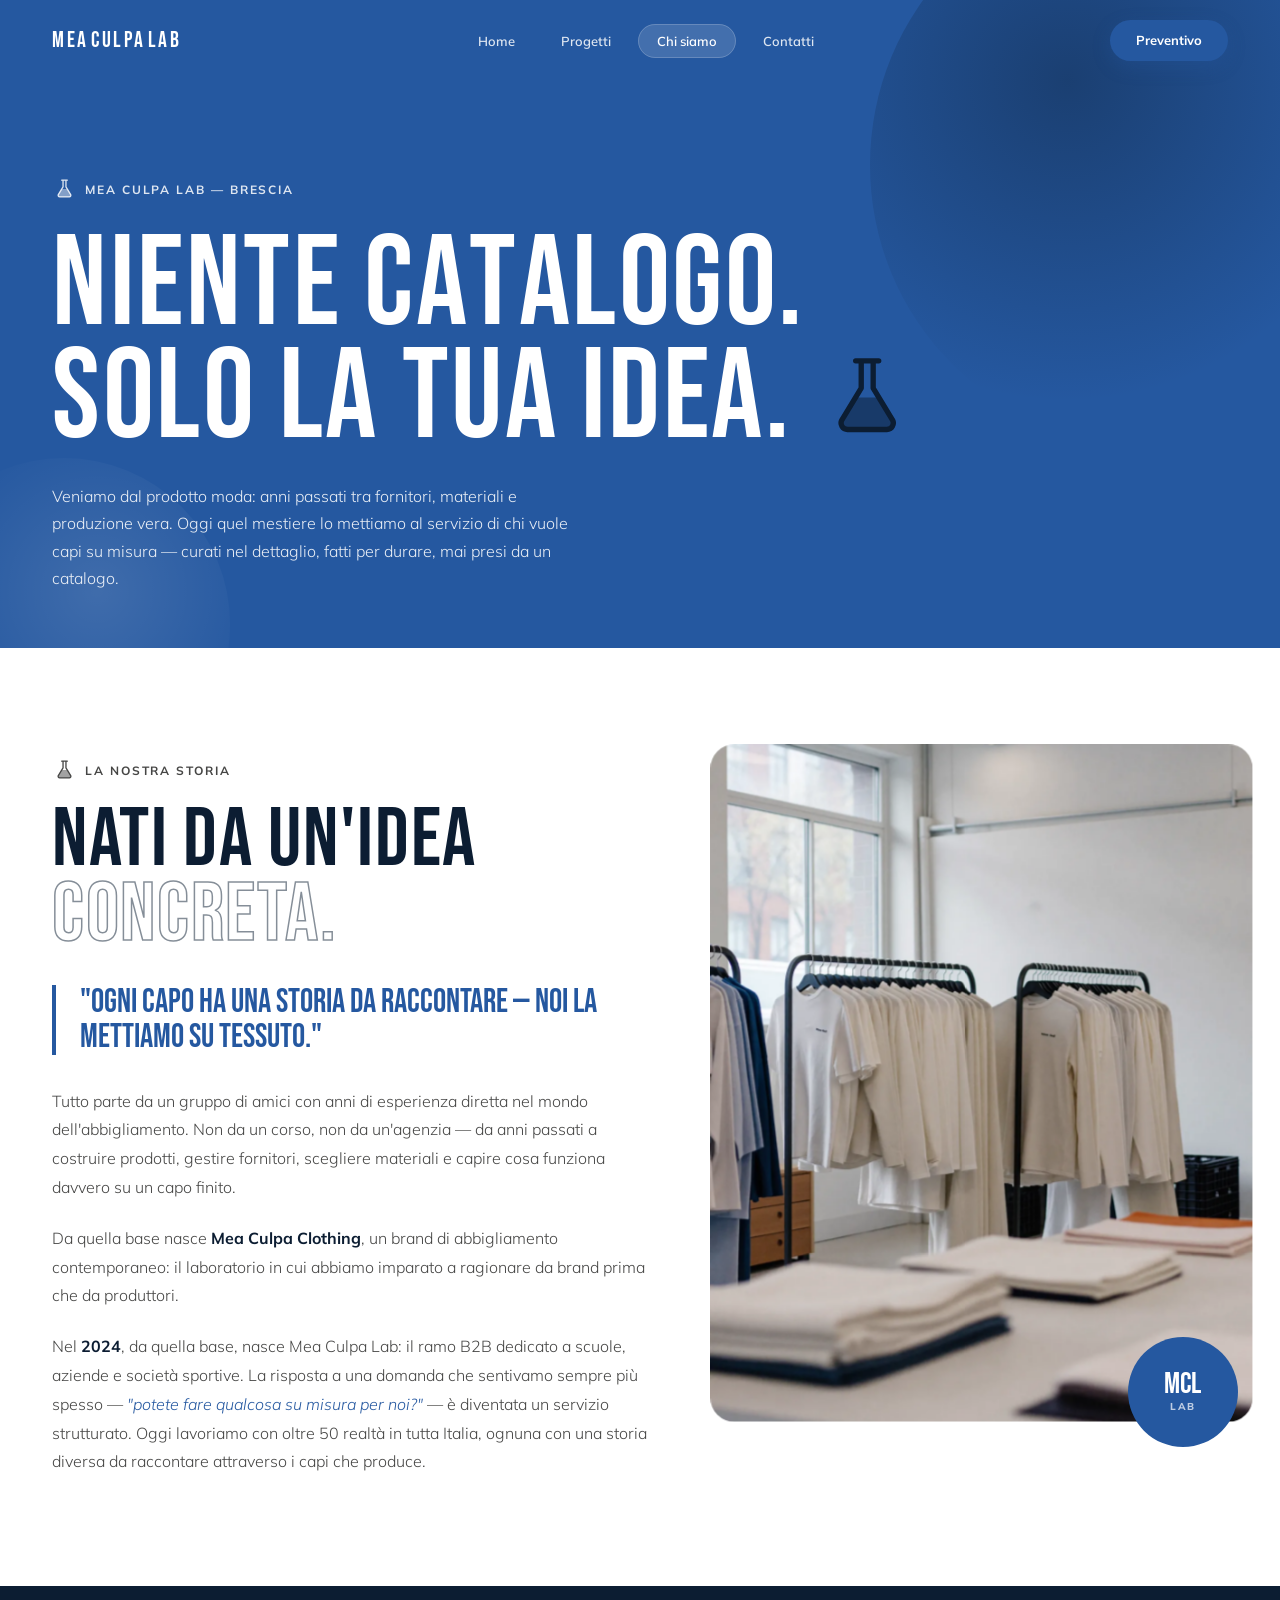
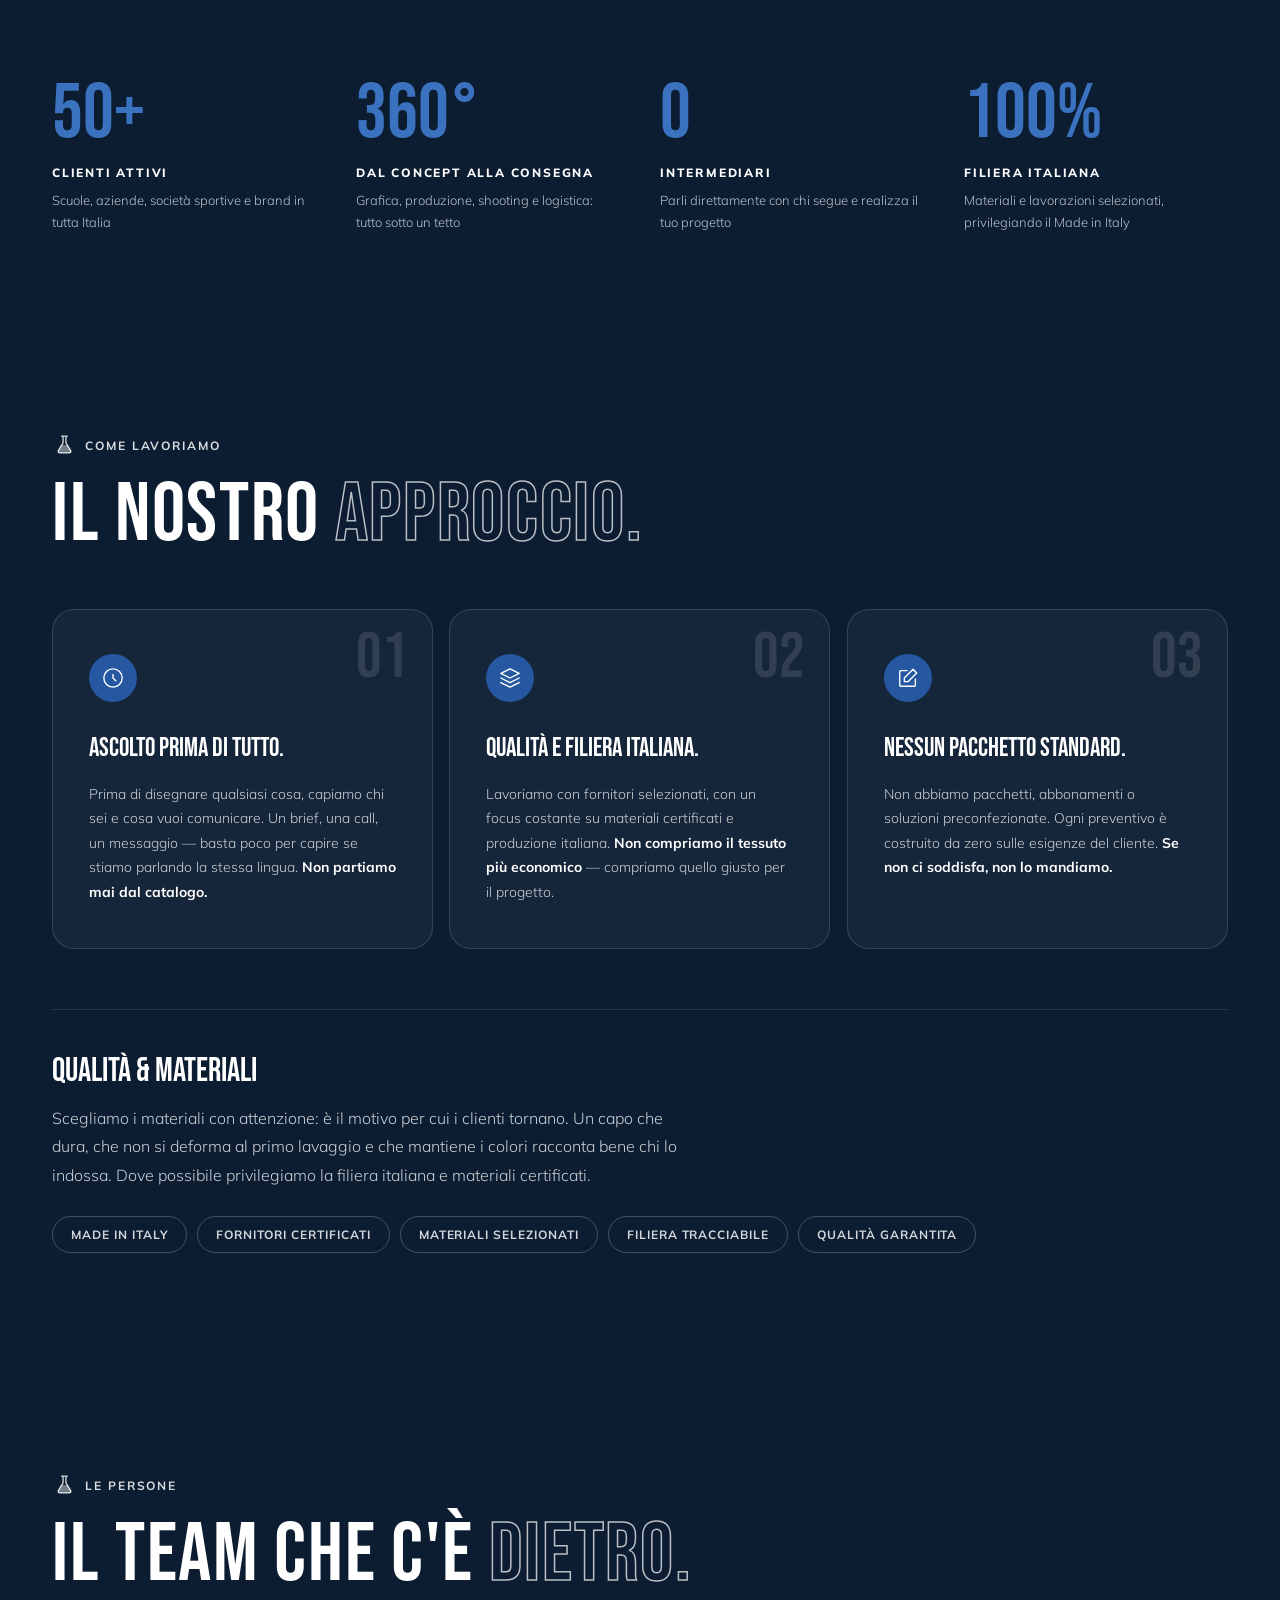
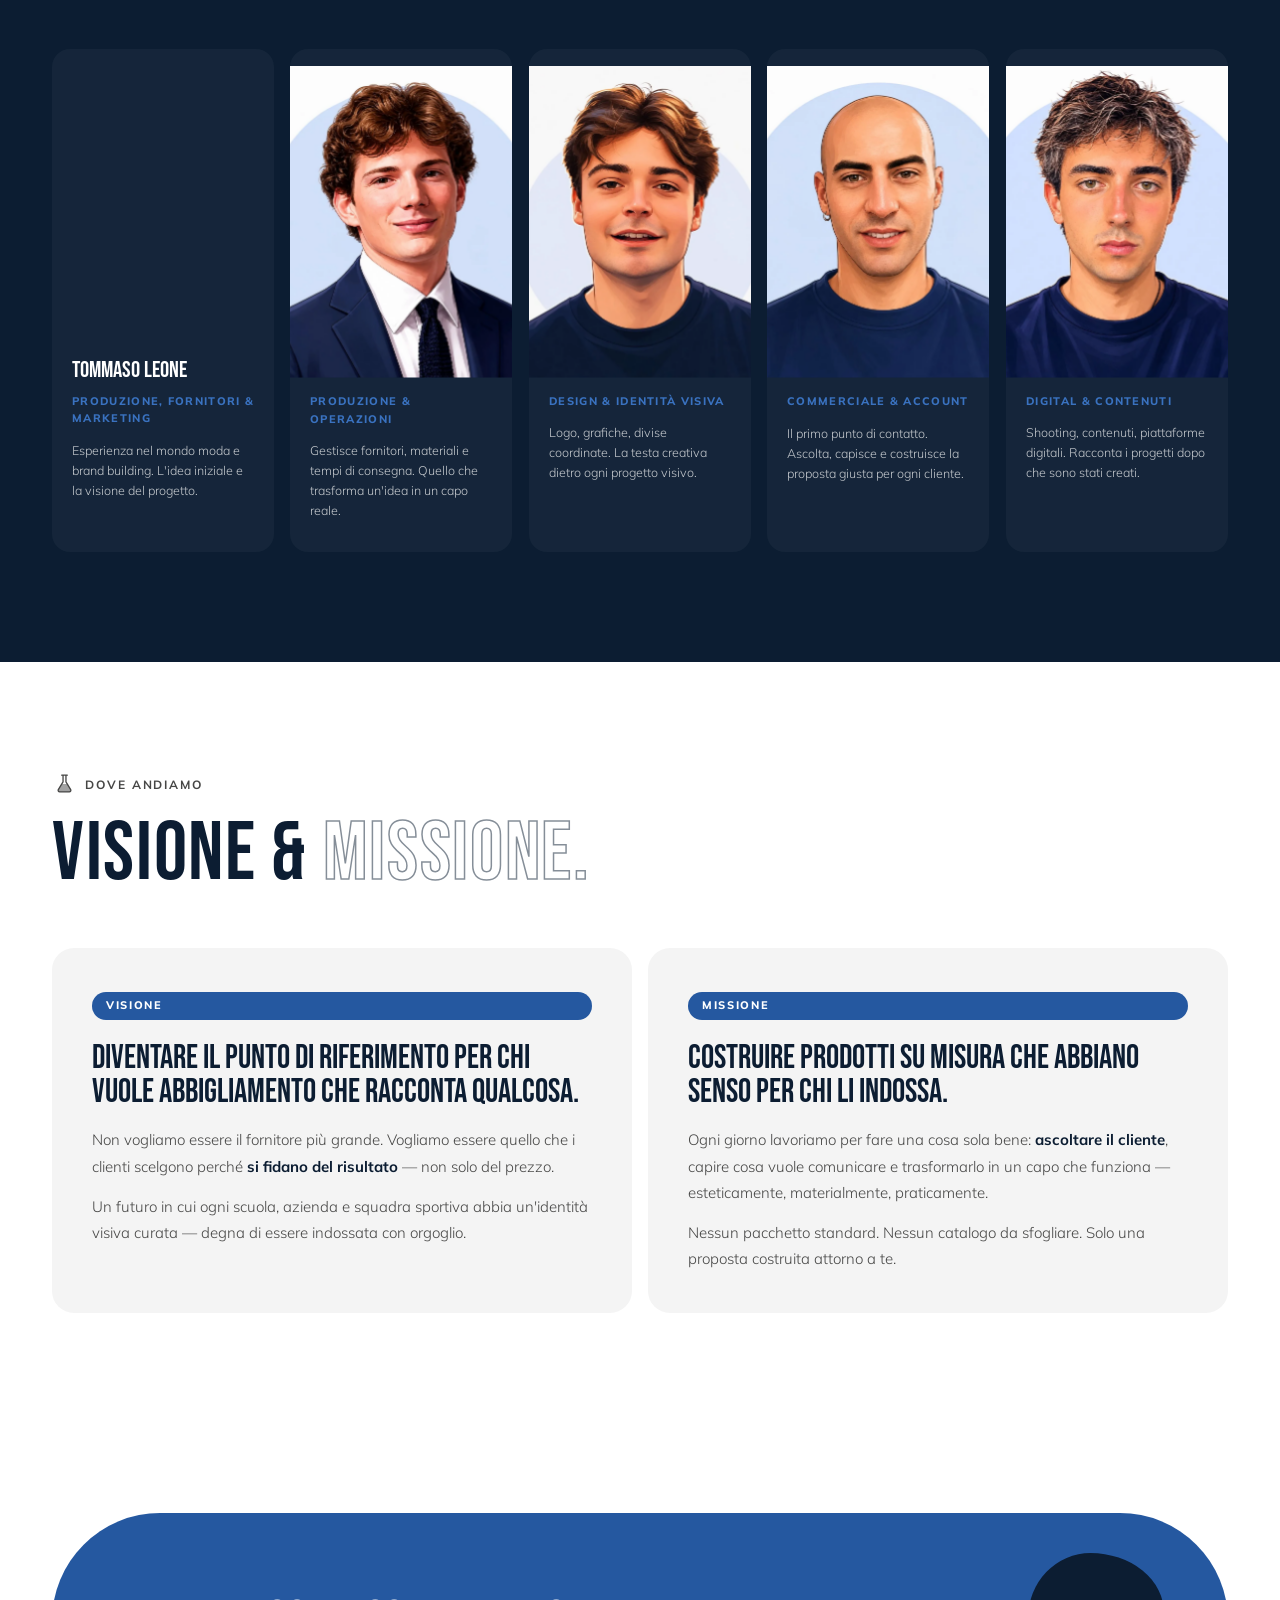
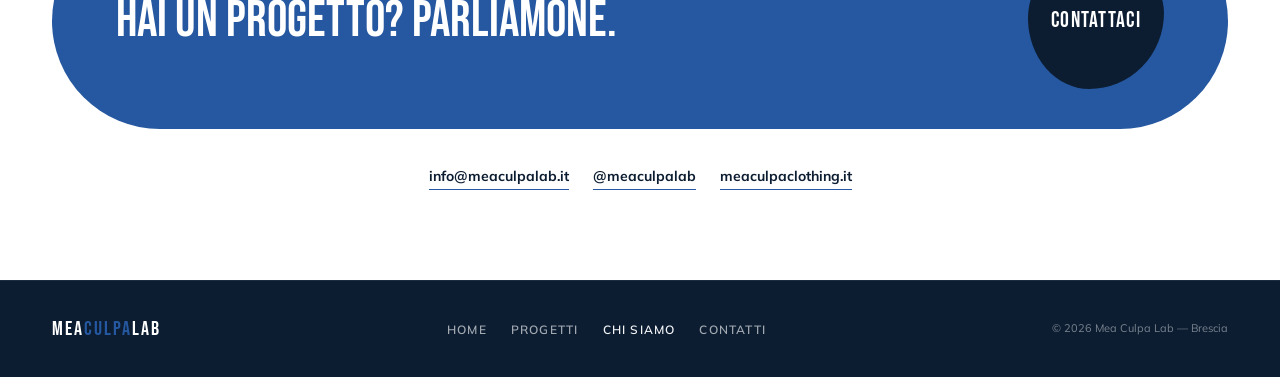
==== about.html @ f00e90d0 "Redesign da commenti cliente: ampolla, loader, nav, cursore rimosso; home (numeri, fascia loghi, gri" ====
<!DOCTYPE html>
<html lang="it">
<head>
<meta charset="UTF-8">
<meta name="viewport" content="width=device-width,initial-scale=1.0">
<title>Chi Siamo — Mea Culpa Lab</title>
<meta name="description" content="Un team con anni di esperienza diretta nel prodotto moda. Nessun catalogo, nessun pacchetto standard — ogni progetto nasce da zero.">
<link rel="preconnect" href="https://fonts.googleapis.com">
<link href="https://fonts.googleapis.com/css2?family=Bebas+Neue&family=Mulish:ital,wght@0,300;0,400;0,500;0,600;0,700;0,800;1,300&display=swap" rel="stylesheet">
<link rel="stylesheet" href="style.css">
<style>
/* ── STORIA ─────────────────────────────────────── */
#storia { background: #fff; padding: 110px var(--pad-x); }
.storia-grid { display: grid; grid-template-columns: 1.1fr .9fr; gap: 80px; align-items: center; max-width: 1280px; margin: 0 auto; }
.pull-quote {
  font-family: var(--ff-d); font-size: clamp(24px, 2.6vw, 38px);
  line-height: 1.05; text-transform: uppercase; color: var(--blue);
  border-left: 4px solid var(--blue);
  padding-left: 24px; margin: 32px 0;
}
.storia-grid p { font-size: 16px; font-weight: 300; color: var(--grey); line-height: 1.8; margin-top: 22px; }
.storia-grid p strong { color: var(--black); font-weight: 700; }
.storia-grid p em { color: var(--blue); font-style: italic; }
.storia-img-wrap { position: relative; }
.storia-img { width: 100%; aspect-ratio: 4/5; object-fit: cover; border-radius: 22px; }
.storia-badge {
  position: absolute; bottom: -22px; right: -10px;
  width: 110px; height: 110px;
  background: var(--blue); border-radius: 50%;
  display: flex; flex-direction: column; align-items: center; justify-content: center;
  animation: spin-slow 14s linear infinite;
}
.storia-badge .bt { font-family: var(--ff-d); font-size: 30px; color: #fff; line-height: 1; }
.storia-badge .bs { font-family: var(--ff-b); font-size: 10px; font-weight: 800; letter-spacing: .15em; color: rgba(255,255,255,.7); }

/* ── NUMERI ─────────────────────────────────────── */
#numeri { background: var(--black); color: #fff; padding: 90px var(--pad-x); }
.num-grid { display: grid; grid-template-columns: repeat(4,1fr); gap: 40px; max-width: 1280px; margin: 0 auto; }
.num-n { font-family: var(--ff-d); font-size: clamp(56px, 6vw, 96px); line-height: 1; color: var(--blue-lt); }
.num-l { font-family: var(--ff-b); font-size: 12px; font-weight: 800; letter-spacing: .15em; text-transform: uppercase; color: #fff; margin-top: 10px; }
.num-d { font-size: 13px; font-weight: 300; color: rgba(255,255,255,.72); line-height: 1.65; margin-top: 8px; }

/* ── VISIONE & MISSIONE ─────────────────────────── */
#visione-missione { background: #fff; padding: 110px var(--pad-x); }
.vm-wrap { max-width: 1280px; margin: 0 auto; }
.vm-grid { display: grid; grid-template-columns: 1fr 1fr; gap: 16px; margin-top: 56px; }
.vm-card { background: var(--grey-bg); border-radius: 22px; padding: 44px 40px; position: relative; overflow: hidden; display: flex; flex-direction: column; }
.vm-card-tag {
  display: inline-block; font-family: var(--ff-b); font-size: 11px; font-weight: 800;
  letter-spacing: .15em; text-transform: uppercase;
  background: var(--blue); color: #fff; padding: 5px 14px; border-radius: 200px;
  margin-bottom: 22px;
}
.vm-card h3 { font-family: var(--ff-d); font-size: clamp(26px, 2.6vw, 38px); line-height: 1.02; text-transform: uppercase; color: var(--black); margin-bottom: 18px; }
.vm-card p { font-size: 15px; font-weight: 300; color: var(--grey); line-height: 1.75; margin-bottom: 14px; }
.vm-card p:last-of-type { margin-bottom: 44px; }
.vm-card p strong { color: var(--black); font-weight: 700; }
.vm-img { aspect-ratio: 16/9; object-fit: cover; margin-top: auto;
  width: calc(100% + 80px); max-width: none; margin-left: -40px; margin-bottom: -44px; border-radius: 0; }

/* ── APPROCCIO ──────────────────────────────────── */
#approccio { background: var(--black); color: #fff; padding: 110px var(--pad-x); }
.app-wrap { max-width: 1280px; margin: 0 auto; }
.app-grid { display: grid; grid-template-columns: repeat(3,1fr); gap: 16px; margin-top: 56px; }
.app-card { background: rgba(255,255,255,.04); border: 1px solid rgba(255,255,255,.14); border-radius: 22px; padding: 44px 36px; position: relative; transition: background .3s; }
.app-card:hover { background: rgba(255,255,255,.07); }
.app-num { font-family: var(--ff-d); font-size: 64px; color: rgba(255,255,255,.12); position: absolute; top: 16px; right: 24px; line-height: 1; }
.app-icon { width: 48px; height: 48px; background: var(--blue); border-radius: 50%; display: flex; align-items: center; justify-content: center; margin-bottom: 26px; }
.app-icon svg { width: 22px; height: 22px; }
.app-title { font-family: var(--ff-d); font-size: 26px; text-transform: uppercase; color: #fff; margin-bottom: 12px; }
.app-text { font-size: 14px; font-weight: 300; color: rgba(255,255,255,.78); line-height: 1.75; }
.app-text strong { color: #fff; font-weight: 700; }

/* ── MATERIALI ──────────────────────────────────── */
#materiali { background: #fff; padding: 110px var(--pad-x); }
.mat-wrap { max-width: 1280px; margin: 0 auto; }
.mat-header { display: grid; grid-template-columns: 1fr 1fr; gap: 60px; align-items: end; margin-bottom: 56px; }
.mat-intro { font-size: 16px; font-weight: 300; color: var(--grey); line-height: 1.8; }
.mat-grid { display: grid; grid-template-columns: repeat(3,1fr); gap: 16px; }
.mat-card { background: var(--grey-bg); border-radius: 22px; overflow: hidden; transition: transform .3s; }
.mat-card:hover { transform: translateY(-4px); }
.mat-img { width: 100%; aspect-ratio: 4/3; object-fit: cover; }
.mat-body { padding: 30px 28px 34px; }
.mat-tag { font-family: var(--ff-b); font-size: 11px; font-weight: 800; letter-spacing: .15em; text-transform: uppercase; color: var(--blue); margin-bottom: 8px; }
.mat-title { font-family: var(--ff-d); font-size: 24px; text-transform: uppercase; color: var(--black); margin-bottom: 10px; }
.mat-text { font-size: 14px; font-weight: 300; color: var(--grey); line-height: 1.7; }
.mat-badges { display: flex; flex-wrap: wrap; gap: 10px; margin-top: 40px; }
.mat-badge {
  font-family: var(--ff-b); font-size: 12px; font-weight: 700;
  letter-spacing: .08em; text-transform: uppercase;
  border: 1px solid rgba(12,29,50,.15); color: var(--grey);
  padding: 8px 18px; border-radius: 200px;
}

/* ── TEAM ───────────────────────────────────────── */
#team { background: var(--black); color: #fff; padding: 110px var(--pad-x); }
.team-wrap { max-width: 1380px; margin: 0 auto; }
.team-grid { display: grid; grid-template-columns: repeat(5,1fr); gap: 16px; margin-top: 56px; }
.team-card { background: rgba(255,255,255,.04); border-radius: 18px; overflow: hidden; transition: transform .3s, background .3s; }
.team-card:hover { transform: translateY(-6px); background: rgba(255,255,255,.07); }
.team-photo { width: 100%; aspect-ratio: 4/5; object-fit: cover; }
.team-info { padding: 32px 20px 32px; }
.team-name { font-family: var(--ff-d); font-size: 23px; text-transform: uppercase; color: #fff; line-height: 1.04; }
.team-role { font-family: var(--ff-b); font-size: 11px; font-weight: 800; letter-spacing: .12em; text-transform: uppercase; color: var(--blue-lt); margin-top: 10px; display: block; }
.team-note { font-size: 12.5px; font-weight: 300; color: rgba(255,255,255,.75); line-height: 1.6; margin-top: 12px; }

/* ── CTA FINALE ─────────────────────────────────── */
#cta-final { background: #fff; padding: 90px var(--pad-x); }
.cta-contact-links { display: flex; flex-wrap: wrap; gap: 24px; justify-content: center; margin-top: 36px; }
.cta-contact-links a { font-family: var(--ff-b); font-size: 14px; font-weight: 700; color: var(--black); text-decoration: none; border-bottom: 1px solid var(--blue); padding-bottom: 2px; transition: color .2s; }
.cta-contact-links a:hover { color: var(--blue); }

@media (max-width: 1024px) {
  .team-grid { grid-template-columns: repeat(3,1fr); }
}
@media (max-width: 900px) {
  .storia-grid, .vm-grid, .mat-header { grid-template-columns: 1fr; gap: 48px; }
  .num-grid { grid-template-columns: 1fr 1fr; }
  .app-grid, .mat-grid { grid-template-columns: 1fr; }
  .team-grid { grid-template-columns: 1fr 1fr; }
}

/* ── MERGE APPROCCIO + QUALITÀ ───────────────────── */
#approccio .app-quality { margin-top: 60px; padding-top: 46px; border-top: 1px solid rgba(255,255,255,.12); }
#approccio .app-q-title { font-family: var(--ff-d); font-size: clamp(24px,2.6vw,34px); text-transform: uppercase; color: #fff; margin-bottom: 16px; }
#approccio .mat-intro { color: rgba(255,255,255,.78); max-width: 640px; }
#approccio .mat-badges { margin-top: 26px; }
#approccio .mat-badge { border-color: rgba(255,255,255,.22); color: rgba(255,255,255,.82); }
/* VM compatta in fondo */
#visione-missione .vm-card p:last-of-type { margin-bottom: 0; }
#visione-missione .vm-card { padding-bottom: 40px; }
/* badge storia: ferma (no rotazione) */
.storia-badge { animation: none; }
</style>
</head>
<body>

<!-- LOADER -->
<div class="loader" id="loader">
  <svg class="flask" viewBox="0 0 24 24" fill="none" aria-hidden="true" xmlns="http://www.w3.org/2000/svg"><path class="flask-liquid" d="M9.33 11.6H14.67L17.95 16.9a1.5 1.5 0 0 1-1.33 2.2H7.38a1.5 1.5 0 0 1-1.33-2.2z" fill="currentColor"/><circle class="flask-bubble b1" cx="11.2" cy="4.7" r="1" fill="currentColor"/><circle class="flask-bubble b2" cx="12.3" cy="4" r="1.3" fill="currentColor"/><circle class="flask-bubble b3" cx="13" cy="5" r=".85" fill="currentColor"/><circle class="flask-bubble b4" cx="12" cy="5.3" r=".6" fill="currentColor"/><path d="M9.3 3h5.4M10.6 3v6.4L6.05 16.9a1.5 1.5 0 0 0 1.33 2.2h9.24a1.5 1.5 0 0 0 1.33-2.2L13.4 9.4V3" stroke="currentColor" stroke-width="1.25" stroke-linecap="round" stroke-linejoin="round"/></svg>
</div>

<!-- NAV -->
<nav id="nav">
  <a href="index.html" class="nav-logo">MEA<em>CULPA</em>LAB</a>
  <ul class="nav-links">
    <li><a href="index.html">Home</a></li>
    <li><a href="progetti.html">Progetti</a></li>
    <li><a href="about.html" class="active">Chi siamo</a></li>
    <li><a href="contatti.html">Contatti</a></li>
  </ul>
  <a href="contatti.html" class="nav-cta">Preventivo</a>
  <button class="nav-burger" id="navBurger" aria-label="Apri menu">
    <span class="b1"></span><span class="b2"></span><span class="b3"></span>
  </button>
</nav>
<div class="nav-mobile" id="navMobile">
  <ul>
    <li><a href="index.html">Home</a></li>
    <li><a href="progetti.html">Progetti</a></li>
    <li><a href="about.html" class="active">Chi siamo</a></li>
    <li><a href="contatti.html">Contatti</a></li>
  </ul>
  <a href="contatti.html" class="nav-mobile-cta">Richiedi preventivo</a>
</div>

<!-- HERO -->
<section class="page-hero is-blue">
  <div>
    <div class="sec-label lt" style="margin-bottom:28px">
      <svg class="flask" viewBox="0 0 24 24" fill="none" aria-hidden="true" xmlns="http://www.w3.org/2000/svg"><path class="flask-liquid" d="M9.33 11.6H14.67L17.95 16.9a1.5 1.5 0 0 1-1.33 2.2H7.38a1.5 1.5 0 0 1-1.33-2.2z" fill="currentColor"/><circle class="flask-bubble b1" cx="11.2" cy="4.7" r="1" fill="currentColor"/><circle class="flask-bubble b2" cx="12.3" cy="4" r="1.3" fill="currentColor"/><circle class="flask-bubble b3" cx="13" cy="5" r=".85" fill="currentColor"/><circle class="flask-bubble b4" cx="12" cy="5.3" r=".6" fill="currentColor"/><path d="M9.3 3h5.4M10.6 3v6.4L6.05 16.9a1.5 1.5 0 0 0 1.33 2.2h9.24a1.5 1.5 0 0 0 1.33-2.2L13.4 9.4V3" stroke="currentColor" stroke-width="1.25" stroke-linecap="round" stroke-linejoin="round"/></svg>
      <span>Mea Culpa Lab — Brescia</span>
    </div>
    <h1><span class="anim-letters">Niente catalogo.</span></h1>
    <div class="hero-row">
      <h1><span class="anim-letters">Solo la tua idea.</span></h1>
      <svg class="hero-star flask" viewBox="0 0 24 24" fill="none" aria-hidden="true" xmlns="http://www.w3.org/2000/svg"><path class="flask-liquid" d="M9.33 11.6H14.67L17.95 16.9a1.5 1.5 0 0 1-1.33 2.2H7.38a1.5 1.5 0 0 1-1.33-2.2z" fill="currentColor"/><circle class="flask-bubble b1" cx="11.2" cy="4.7" r="1" fill="currentColor"/><circle class="flask-bubble b2" cx="12.3" cy="4" r="1.3" fill="currentColor"/><circle class="flask-bubble b3" cx="13" cy="5" r=".85" fill="currentColor"/><circle class="flask-bubble b4" cx="12" cy="5.3" r=".6" fill="currentColor"/><path d="M9.3 3h5.4M10.6 3v6.4L6.05 16.9a1.5 1.5 0 0 0 1.33 2.2h9.24a1.5 1.5 0 0 0 1.33-2.2L13.4 9.4V3" stroke="currentColor" stroke-width="1.25" stroke-linecap="round" stroke-linejoin="round"/></svg>
    </div>
    <p class="hero-sub">Veniamo dal prodotto moda: anni passati tra fornitori, materiali e produzione vera. Oggi quel mestiere lo mettiamo al servizio di chi vuole capi su misura — curati nel dettaglio, fatti per durare, mai presi da un catalogo.</p>
  </div>
</section>

<!-- STORIA -->
<section id="storia">
  <div class="storia-grid">
    <div class="reveal">
      <div class="sec-label dk">
        <svg class="flask" viewBox="0 0 24 24" fill="none" aria-hidden="true" xmlns="http://www.w3.org/2000/svg"><path class="flask-liquid" d="M9.33 11.6H14.67L17.95 16.9a1.5 1.5 0 0 1-1.33 2.2H7.38a1.5 1.5 0 0 1-1.33-2.2z" fill="currentColor"/><circle class="flask-bubble b1" cx="11.2" cy="4.7" r="1" fill="currentColor"/><circle class="flask-bubble b2" cx="12.3" cy="4" r="1.3" fill="currentColor"/><circle class="flask-bubble b3" cx="13" cy="5" r=".85" fill="currentColor"/><circle class="flask-bubble b4" cx="12" cy="5.3" r=".6" fill="currentColor"/><path d="M9.3 3h5.4M10.6 3v6.4L6.05 16.9a1.5 1.5 0 0 0 1.33 2.2h9.24a1.5 1.5 0 0 0 1.33-2.2L13.4 9.4V3" stroke="currentColor" stroke-width="1.25" stroke-linecap="round" stroke-linejoin="round"/></svg>
        <span>La nostra storia</span>
      </div>
      <h2>Nati da un'idea <span class="ghost">concreta.</span></h2>
      <div class="pull-quote">"Ogni capo ha una storia da raccontare — noi la mettiamo su tessuto."</div>
      <p>Tutto parte da un gruppo di amici con anni di esperienza diretta nel mondo dell'abbigliamento. Non da un corso, non da un'agenzia — da anni passati a costruire prodotti, gestire fornitori, scegliere materiali e capire cosa funziona davvero su un capo finito.</p>
      <p>Da quella base nasce <strong>Mea Culpa Clothing</strong>, un brand di abbigliamento contemporaneo: il laboratorio in cui abbiamo imparato a ragionare da brand prima che da produttori.</p>
      <p>Nel <strong>2024</strong>, da quella base, nasce Mea Culpa Lab: il ramo B2B dedicato a scuole, aziende e società sportive. La risposta a una domanda che sentivamo sempre più spesso — <em>"potete fare qualcosa su misura per noi?"</em> — è diventata un servizio strutturato. Oggi lavoriamo con oltre 50 realtà in tutta Italia, ognuna con una storia diversa da raccontare attraverso i capi che produce.</p>
    </div>
    <div class="storia-img-wrap reveal-scale d2">
      <img loading="lazy" decoding="async" class="storia-img" src="assets/storia_corporate_a.webp" alt="Studio di produzione Mea Culpa Lab">
      <div class="storia-badge"><div class="bt">MCL</div><div class="bs">LAB</div></div>
    </div>
  </div>
</section>

<!-- NUMERI -->
<section id="numeri">
  <div class="num-grid">
    <div class="reveal"><div class="num-n">50+</div><div class="num-l">Clienti attivi</div><p class="num-d">Scuole, aziende, società sportive e brand in tutta Italia</p></div>
    <div class="reveal d1"><div class="num-n">360°</div><div class="num-l">Dal concept alla consegna</div><p class="num-d">Grafica, produzione, shooting e logistica: tutto sotto un tetto</p></div>
    <div class="reveal d2"><div class="num-n">0</div><div class="num-l">Intermediari</div><p class="num-d">Parli direttamente con chi segue e realizza il tuo progetto</p></div>
    <div class="reveal d3"><div class="num-n">100%</div><div class="num-l">Filiera italiana</div><p class="num-d">Materiali e lavorazioni selezionati, privilegiando il Made in Italy</p></div>
  </div>
</section>


<!-- APPROCCIO -->
<section id="approccio">
  <div class="app-wrap">
    <div class="sec-label lt reveal">
      <svg class="flask" viewBox="0 0 24 24" fill="none" aria-hidden="true" xmlns="http://www.w3.org/2000/svg"><path class="flask-liquid" d="M9.33 11.6H14.67L17.95 16.9a1.5 1.5 0 0 1-1.33 2.2H7.38a1.5 1.5 0 0 1-1.33-2.2z" fill="currentColor"/><circle class="flask-bubble b1" cx="11.2" cy="4.7" r="1" fill="currentColor"/><circle class="flask-bubble b2" cx="12.3" cy="4" r="1.3" fill="currentColor"/><circle class="flask-bubble b3" cx="13" cy="5" r=".85" fill="currentColor"/><circle class="flask-bubble b4" cx="12" cy="5.3" r=".6" fill="currentColor"/><path d="M9.3 3h5.4M10.6 3v6.4L6.05 16.9a1.5 1.5 0 0 0 1.33 2.2h9.24a1.5 1.5 0 0 0 1.33-2.2L13.4 9.4V3" stroke="currentColor" stroke-width="1.25" stroke-linecap="round" stroke-linejoin="round"/></svg>
      <span>Come lavoriamo</span>
    </div>
    <h2 class="reveal" style="color:#fff">Il nostro <span class="ghost">approccio.</span></h2>
    <div class="app-grid">
      <div class="app-card reveal">
        <div class="app-num">01</div>
        <div class="app-icon"><svg viewBox="0 0 24 24" fill="none"><circle cx="12" cy="12" r="10" stroke="white" stroke-width="1.5"/><path d="M12 8V12L15 15" stroke="white" stroke-width="1.5" stroke-linecap="round"/></svg></div>
        <div class="app-title">Ascolto prima di tutto.</div>
        <p class="app-text">Prima di disegnare qualsiasi cosa, capiamo chi sei e cosa vuoi comunicare. Un brief, una call, un messaggio — basta poco per capire se stiamo parlando la stessa lingua. <strong>Non partiamo mai dal catalogo.</strong></p>
      </div>
      <div class="app-card reveal d2">
        <div class="app-num">02</div>
        <div class="app-icon"><svg viewBox="0 0 24 24" fill="none"><path d="M12 2L2 7L12 12L22 7L12 2Z" stroke="white" stroke-width="1.5" stroke-linecap="round" stroke-linejoin="round"/><path d="M2 17L12 22L22 17" stroke="white" stroke-width="1.5" stroke-linecap="round" stroke-linejoin="round"/><path d="M2 12L12 17L22 12" stroke="white" stroke-width="1.5" stroke-linecap="round" stroke-linejoin="round"/></svg></div>
        <div class="app-title">Qualità e filiera italiana.</div>
        <p class="app-text">Lavoriamo con fornitori selezionati, con un focus costante su materiali certificati e produzione italiana. <strong>Non compriamo il tessuto più economico</strong> — compriamo quello giusto per il progetto.</p>
      </div>
      <div class="app-card reveal d3">
        <div class="app-num">03</div>
        <div class="app-icon"><svg viewBox="0 0 24 24" fill="none"><path d="M11 4H4C3.44772 4 3 4.44772 3 5V20C3 20.5523 3.44772 21 4 21H19C19.5523 21 20 20.5523 20 20V13" stroke="white" stroke-width="1.5" stroke-linecap="round"/><path d="M17.5 2.5L21.5 6.5L12 16H8V12L17.5 2.5Z" stroke="white" stroke-width="1.5" stroke-linecap="round" stroke-linejoin="round"/></svg></div>
        <div class="app-title">Nessun pacchetto standard.</div>
        <p class="app-text">Non abbiamo pacchetti, abbonamenti o soluzioni preconfezionate. Ogni preventivo è costruito da zero sulle esigenze del cliente. <strong>Se non ci soddisfa, non lo mandiamo.</strong></p>
      </div>
    </div>
  </div>
    <div class="app-quality app-wrap reveal">
      <h3 class="app-q-title">Qualit&agrave; &amp; materiali</h3>
      <p class="mat-intro">Scegliamo i materiali con attenzione: &egrave; il motivo per cui i clienti tornano. Un capo che dura, che non si deforma al primo lavaggio e che mantiene i colori racconta bene chi lo indossa. Dove possibile privilegiamo la filiera italiana e materiali certificati.</p>
      <div class="mat-badges">
        <div class="mat-badge">Made in Italy</div>
        <div class="mat-badge">Fornitori certificati</div>
        <div class="mat-badge">Materiali selezionati</div>
        <div class="mat-badge">Filiera tracciabile</div>
        <div class="mat-badge">Qualit&agrave; garantita</div>
      </div>
    </div>
</section>


<!-- TEAM -->
<section id="team">
  <div class="team-wrap">
    <div class="sec-label lt reveal">
      <svg class="flask" viewBox="0 0 24 24" fill="none" aria-hidden="true" xmlns="http://www.w3.org/2000/svg"><path class="flask-liquid" d="M9.33 11.6H14.67L17.95 16.9a1.5 1.5 0 0 1-1.33 2.2H7.38a1.5 1.5 0 0 1-1.33-2.2z" fill="currentColor"/><circle class="flask-bubble b1" cx="11.2" cy="4.7" r="1" fill="currentColor"/><circle class="flask-bubble b2" cx="12.3" cy="4" r="1.3" fill="currentColor"/><circle class="flask-bubble b3" cx="13" cy="5" r=".85" fill="currentColor"/><circle class="flask-bubble b4" cx="12" cy="5.3" r=".6" fill="currentColor"/><path d="M9.3 3h5.4M10.6 3v6.4L6.05 16.9a1.5 1.5 0 0 0 1.33 2.2h9.24a1.5 1.5 0 0 0 1.33-2.2L13.4 9.4V3" stroke="currentColor" stroke-width="1.25" stroke-linecap="round" stroke-linejoin="round"/></svg>
      <span>Le persone</span>
    </div>
    <h2 class="reveal" style="color:#fff">Il team che c'è <span class="ghost">dietro.</span></h2>
    <div class="team-grid">
      <div class="team-card reveal">
        <img loading="lazy" decoding="async" class="team-photo" src="assets/img_b4775e2b67f4.webp" alt="Tommaso Leone">
        <div class="team-info">
          <div class="team-name">Tommaso Leone</div>
          <span class="team-role">Produzione, fornitori &amp; marketing</span>
          <p class="team-note">Esperienza nel mondo moda e brand building. L'idea iniziale e la visione del progetto.</p>
        </div>
      </div>
      <div class="team-card reveal d1">
        <img loading="lazy" decoding="async" class="team-photo" src="assets/img_ca01c08f4d85.webp" alt="Filippo Ruggeri">
        <div class="team-info">
          <div class="team-name">Filippo Ruggeri</div>
          <span class="team-role">Produzione &amp; operazioni</span>
          <p class="team-note">Gestisce fornitori, materiali e tempi di consegna. Quello che trasforma un'idea in un capo reale.</p>
        </div>
      </div>
      <div class="team-card reveal d2">
        <img loading="lazy" decoding="async" class="team-photo" src="assets/img_4fe313388297.webp" alt="Davide Biasetton">
        <div class="team-info">
          <div class="team-name">Davide Biasetton</div>
          <span class="team-role">Design &amp; identità visiva</span>
          <p class="team-note">Logo, grafiche, divise coordinate. La testa creativa dietro ogni progetto visivo.</p>
        </div>
      </div>
      <div class="team-card reveal d3">
        <img loading="lazy" decoding="async" class="team-photo" src="assets/img_d772051dceb1.webp" alt="Gianluca Meccia">
        <div class="team-info">
          <div class="team-name">Gianluca Meccia</div>
          <span class="team-role">Commerciale &amp; account</span>
          <p class="team-note">Il primo punto di contatto. Ascolta, capisce e costruisce la proposta giusta per ogni cliente.</p>
        </div>
      </div>
      <div class="team-card reveal d4">
        <img loading="lazy" decoding="async" class="team-photo" src="assets/img_6b7868e47d80.webp" alt="Federico Cappilupi">
        <div class="team-info">
          <div class="team-name">Federico Cappilupi</div>
          <span class="team-role">Digital &amp; contenuti</span>
          <p class="team-note">Shooting, contenuti, piattaforme digitali. Racconta i progetti dopo che sono stati creati.</p>
        </div>
      </div>
    </div>
  </div>
</section>

<!-- CTA FINALE -->
<!-- VISIONE & MISSIONE -->
<section id="visione-missione">
  <div class="vm-wrap">
    <div class="sec-label dk reveal">
      <svg class="flask" viewBox="0 0 24 24" fill="none" aria-hidden="true" xmlns="http://www.w3.org/2000/svg"><path class="flask-liquid" d="M9.33 11.6H14.67L17.95 16.9a1.5 1.5 0 0 1-1.33 2.2H7.38a1.5 1.5 0 0 1-1.33-2.2z" fill="currentColor"/><circle class="flask-bubble b1" cx="11.2" cy="4.7" r="1" fill="currentColor"/><circle class="flask-bubble b2" cx="12.3" cy="4" r="1.3" fill="currentColor"/><circle class="flask-bubble b3" cx="13" cy="5" r=".85" fill="currentColor"/><circle class="flask-bubble b4" cx="12" cy="5.3" r=".6" fill="currentColor"/><path d="M9.3 3h5.4M10.6 3v6.4L6.05 16.9a1.5 1.5 0 0 0 1.33 2.2h9.24a1.5 1.5 0 0 0 1.33-2.2L13.4 9.4V3" stroke="currentColor" stroke-width="1.25" stroke-linecap="round" stroke-linejoin="round"/></svg>
      <span>Dove andiamo</span>
    </div>
    <h2 class="reveal">Visione &amp; <span class="ghost">missione.</span></h2>
    <div class="vm-grid">
      <div class="vm-card reveal">
        <span class="vm-card-tag">Visione</span>
        <h3>Diventare il punto di riferimento per chi vuole abbigliamento che racconta qualcosa.</h3>
        <p>Non vogliamo essere il fornitore più grande. Vogliamo essere quello che i clienti scelgono perché <strong>si fidano del risultato</strong> — non solo del prezzo.</p>
        <p>Un futuro in cui ogni scuola, azienda e squadra sportiva abbia un'identità visiva curata — degna di essere indossata con orgoglio.</p>
      </div>
      <div class="vm-card reveal d2">
        <span class="vm-card-tag">Missione</span>
        <h3>Costruire prodotti su misura che abbiano senso per chi li indossa.</h3>
        <p>Ogni giorno lavoriamo per fare una cosa sola bene: <strong>ascoltare il cliente</strong>, capire cosa vuole comunicare e trasformarlo in un capo che funziona — esteticamente, materialmente, praticamente.</p>
        <p>Nessun pacchetto standard. Nessun catalogo da sfogliare. Solo una proposta costruita attorno a te.</p>
      </div>
    </div>
  </div>
</section>

<section id="cta-final">
  <div class="cta-banner reveal">
    <p>Hai un progetto? Parliamone.</p>
    <a href="contatti.html" class="blob-cta">
      <span class="blob-bg"></span>
      <span>Contattaci</span>
    </a>
  </div>
  <div class="cta-contact-links reveal d1">
    <a href="mailto:info@meaculpalab.it">info@meaculpalab.it</a>
    <a href="https://instagram.com/meaculpalab" target="_blank" rel="noopener">@meaculpalab</a>
    <a href="https://meaculpaclothing.it" target="_blank">meaculpaclothing.it</a>
  </div>
</section>

<!-- FOOTER -->
<footer>
  <div class="foot-logo">MEA<em>CULPA</em>LAB</div>
  <ul class="foot-links">
    <li><a href="index.html">Home</a></li>
    <li><a href="progetti.html">Progetti</a></li>
    <li><a href="about.html" class="active">Chi siamo</a></li>
    <li><a href="contatti.html">Contatti</a></li>
  </ul>
  <div class="foot-copy">© 2026 Mea Culpa Lab — Brescia</div>
</footer>

<script>
window.addEventListener('load',()=>{
  setTimeout(()=>document.getElementById('loader').classList.add('done'),400);
});
function splitLetters(el){
  const text=el.textContent;
  el.textContent='';
  [...text].forEach((ch,i)=>{
    const s=document.createElement('span');
    s.className='letter';
    s.style.transitionDelay=(i*24)+'ms';
    s.innerHTML=ch===' '?'&nbsp;':ch;
    el.appendChild(s);
  });
}
document.querySelectorAll('.anim-letters').forEach(splitLetters);
window.addEventListener('load',()=>{
  setTimeout(()=>{
    document.querySelectorAll('.anim-letters .letter').forEach(l=>l.classList.add('in'));
  },550);
});
const nav=document.getElementById('nav');
window.addEventListener('scroll',()=>nav.classList.toggle('scrolled',scrollY>60));
const obs=new IntersectionObserver(e=>e.forEach(x=>{if(x.isIntersecting)x.target.classList.add('in');}),{threshold:.08});
document.querySelectorAll('.reveal,.reveal-scale').forEach(r=>obs.observe(r));
const burger=document.getElementById('navBurger'),mob=document.getElementById('navMobile');
burger.addEventListener('click',()=>{burger.classList.toggle('open');mob.classList.toggle('open');document.body.style.overflow=mob.classList.contains('open')?'hidden':'';});
mob.querySelectorAll('a').forEach(a=>a.addEventListener('click',()=>{burger.classList.remove('open');mob.classList.remove('open');document.body.style.overflow='';}));
</script>

<script src="effects.js" defer></script>
</body>
</html>
---- style.css ----
/* ================================================================
   MEA CULPA LAB — Design System v5 (copula-inspired)
   Fonts: Bebas Neue (display) · Mulish (body)
   Palette: white · navy #0c1d32 · blue #2558a0
   ================================================================ */

/* ── TOKENS ──────────────────────────────────────────────────── */
:root {
  --white:    #ffffff;
  --black:    #0c1d32;
  --blue:     #2558a0;
  --blue-lt:  #3a72c0;
  --grey:     #464645;
  --grey-lt:  #9a9a9a;
  --grey-bg:  #f4f4f4;
  --bd-light: rgba(12,29,50,0.09);
  --bd-dark:  rgba(255,255,255,0.07);
  --ff-d: 'Bebas Neue', sans-serif;
  --ff-b: 'Mulish', sans-serif;
  --pad-x: 52px;
}

/* ── RESET ───────────────────────────────────────────────────── */
*, *::before, *::after { box-sizing: border-box; margin: 0; padding: 0; }
html { scroll-behavior: smooth; }
body {
  background: var(--white);
  color: var(--black);
  font-family: var(--ff-b);
  line-height: 1.6;
  overflow-x: hidden;
  -webkit-font-smoothing: antialiased;
}
img { display: block; max-width: 100%; }
a { color: inherit; }

/* ── NAV ─────────────────────────────────────────────────────── */
nav {
  position: fixed; top: 0; left: 0; right: 0;
  z-index: 1000;
  display: flex; align-items: center; justify-content: space-between;
  padding: 20px var(--pad-x);
  transition: background .4s, border-color .4s, transform .45s ease;
  border-bottom: 1px solid transparent;
}
nav.scrolled {
  background: rgba(12,29,50,0.97);
  border-color: var(--bd-dark);
  backdrop-filter: blur(14px);
}
.nav-logo {
  font-family: var(--ff-d);
  font-size: 22px; letter-spacing: .12em;
  text-transform: uppercase;
  text-decoration: none;
  color: #fff;
  flex-shrink: 0;
}
.nav-logo em { font-style: normal; color: #fff; margin: 0 .1em; transition: color .3s; }
nav.scrolled .nav-logo em { color: var(--blue-lt); }
.nav-links {
  display: flex; gap: 8px; list-style: none;
}
.nav-links a {
  font-family: var(--ff-b);
  font-size: 13px; font-weight: 600;
  text-decoration: none;
  color: rgba(255,255,255,0.85);
  background: transparent;
  border: 1px solid transparent;
  padding: 8px 18px;
  border-radius: 30px;
  transition: background .2s, color .2s, border-color .2s;
}
.nav-links a:hover { background: rgba(255,255,255,0.10); color: #fff; border-color: rgba(255,255,255,0.22); }
.nav-links a.active { background: rgba(255,255,255,0.14); color: #fff; border-color: rgba(255,255,255,0.18); }
.nav-cta {
  font-family: var(--ff-b); font-size: 13px; font-weight: 700;
  background: var(--blue); color: #fff;
  padding: 10px 26px; border-radius: 30px;
  text-decoration: none;
  box-shadow: 0 6px 18px rgba(37,88,160,.32);
  transition: background .2s, transform .2s, box-shadow .2s;
}
.nav-cta:hover { background: var(--blue-lt); transform: translateY(-1px); box-shadow: 0 9px 24px rgba(37,88,160,.42); }

/* ── HAMBURGER ───────────────────────────────────────────────── */
.nav-burger {
  display: none;
  width: 36px; height: 36px;
  background: rgba(255,255,255,0.1);
  border: none; border-radius: 50%;
  cursor: pointer; z-index: 1001;
  flex-direction: column; align-items: center; justify-content: center; gap: 5px;
  padding: 0; flex-shrink: 0;
}
.nav-burger span {
  display: block; width: 16px; height: 1.5px;
  background: #fff; transition: transform .3s ease, opacity .25s ease;
  transform-origin: center;
}
.nav-burger.open .b1 { transform: translateY(6.5px) rotate(45deg); }
.nav-burger.open .b2 { opacity: 0; transform: scaleX(0); }
.nav-burger.open .b3 { transform: translateY(-6.5px) rotate(-45deg); }

/* ── MOBILE NAV ──────────────────────────────────────────────── */
.nav-mobile {
  position: fixed; inset: 0;
  background: var(--black);
  z-index: 999;
  display: flex; flex-direction: column;
  align-items: center; justify-content: center;
  opacity: 0; pointer-events: none;
  transition: opacity .35s ease;
  overflow: hidden;
}
.nav-mobile.open { opacity: 1; pointer-events: all; }
.nav-mobile ul {
  list-style: none; text-align: center;
  display: flex; flex-direction: column; gap: 0;
}
.nav-mobile ul li a {
  font-family: var(--ff-d);
  font-size: clamp(44px, 11vw, 72px);
  text-transform: uppercase; letter-spacing: .06em;
  color: rgba(255,255,255,0.55);
  text-decoration: none; display: block; padding: 6px 0;
  transition: color .2s;
}
.nav-mobile ul li a:hover,
.nav-mobile ul li a.active { color: #fff; }
.nav-mobile-cta {
  margin-top: 44px;
  font-family: var(--ff-b); font-size: 13px; font-weight: 700;
  background: var(--blue); color: #fff;
  padding: 14px 40px; border-radius: 30px;
  text-decoration: none; display: inline-block;
  transition: background .2s;
}
.nav-mobile-cta:hover { background: var(--blue-lt); }

/* ── SECTION LABEL (spinning asterisk) ──────────────────────── */
.sec-label {
  display: flex; align-items: center; gap: 8px;
  margin-bottom: 20px;
}
.sec-label svg { width: 25px; height: 25px; flex-shrink: 0; }

/* ── AMPOLLA / FLASK (concept laboratorio) ──────────────────── */
.flask { display: inline-block; overflow: visible; }
.flask-liquid {
  opacity: .5;
  transform-box: fill-box; transform-origin: 50% 100%;
  animation: flask-bob 3.4s ease-in-out infinite;
}
@keyframes flask-bob { 0%,100% { transform: translateY(0) scaleY(1); } 50% { transform: translateY(-.4px) scaleY(1.025); } }

/* bollicine che escono dal collo e salgono oltre l'ampolla (ebollizione) */
.flask-bubble { transform-box: fill-box; transform-origin: 50% 50%; opacity: 0; }
.flask-bubble.b1 { animation: boil-a 2.1s ease-in infinite; }
.flask-bubble.b2 { animation: boil-b 2.7s ease-in infinite .55s; }
.flask-bubble.b3 { animation: boil-c 2.3s ease-in infinite 1.05s; }
.flask-bubble.b4 { animation: boil-a 2.9s ease-in infinite 1.6s; }
@keyframes boil-a {
  0%  { transform: translate(0,2px) scale(.3); opacity: 0; }
  20% { opacity: .95; }
  60% { transform: translate(-1.1px,-5px) scale(1); }
  80% { opacity: .55; }
  100%{ transform: translate(.5px,-12px) scale(1.1); opacity: 0; }
}
@keyframes boil-b {
  0%  { transform: translate(0,2px) scale(.3); opacity: 0; }
  20% { opacity: .95; }
  55% { transform: translate(1.1px,-5px) scale(1); }
  80% { opacity: .5; }
  100%{ transform: translate(-.8px,-13px) scale(1.12); opacity: 0; }
}
@keyframes boil-c {
  0%  { transform: translate(0,2px) scale(.3); opacity: 0; }
  22% { opacity: .9; }
  100%{ transform: translate(1.1px,-11px) scale(1.05); opacity: 0; }
}
@media (prefers-reduced-motion: reduce) {
  .flask-bubble { animation: none; opacity: .5; }
  .flask-liquid { animation: none; }
}

.sec-label span {
  font-family: var(--ff-b); font-size: 12px; font-weight: 700;
  letter-spacing: .16em; text-transform: uppercase;
}
.sec-label.dk { color: var(--grey); }
.sec-label.lt { color: rgba(255,255,255,0.85); }

@keyframes spin-slow { from{transform:rotate(0deg)} to{transform:rotate(360deg)} }

/* ── TYPOGRAPHY ──────────────────────────────────────────────── */
h1, .display {
  font-family: var(--ff-d);
  font-size: clamp(72px, 10vw, 160px);
  font-weight: 400; line-height: .88;
  letter-spacing: .02em;
  text-transform: uppercase;
}
h2 {
  font-family: var(--ff-d);
  font-size: clamp(44px, 6.5vw, 100px);
  font-weight: 400; line-height: .9;
  letter-spacing: .02em;
  text-transform: uppercase;
}
h3 {
  font-family: var(--ff-d);
  font-size: clamp(26px, 3.5vw, 52px);
  font-weight: 400; line-height: .95;
  text-transform: uppercase;
}
h2 .ghost { color: transparent; -webkit-text-stroke: 1.5px rgba(12,29,50,.5); }
h2[style*="#fff"] .ghost { -webkit-text-stroke-color: rgba(255,255,255,.72); }
h1 .ghost { color: transparent; -webkit-text-stroke: 1.5px rgba(255,255,255,.72); }

/* ── LETTER ANIMATION ────────────────────────────────────────── */
.letter {
  display: inline-block;
  opacity: 0; transform: translateY(50px);
  transition: opacity .6s ease, transform .6s ease;
}
.letter.in { opacity: 1; transform: translateY(0); }

/* ── SCROLL REVEAL ───────────────────────────────────────────── */
.reveal {
  opacity: 0; transform: translateY(24px);
  transition: opacity .75s ease, transform .75s ease;
}
.reveal.in { opacity: 1; transform: translateY(0); }
.reveal-scale {
  opacity: 0; transform: scale(.95);
  transition: opacity .8s ease, transform .8s ease;
}
.reveal-scale.in { opacity: 1; transform: scale(1); }
.d1{transition-delay:.1s} .d2{transition-delay:.2s} .d3{transition-delay:.3s}
.d4{transition-delay:.4s} .d5{transition-delay:.5s} .d6{transition-delay:.6s}

/* ── BUTTONS ─────────────────────────────────────────────────── */
.btn {
  display: inline-block;
  font-family: var(--ff-b); font-size: 13px; font-weight: 700;
  letter-spacing: .05em; text-transform: uppercase;
  padding: 14px 30px; border-radius: 30px;
  text-decoration: none;
  transition: background .2s, transform .2s;
}
.btn-primary { background: var(--blue); color: #fff; }
.btn-primary:hover { background: var(--blue-lt); transform: translateY(-2px); }
.btn-outline { background: transparent; color: #fff; border: 1px solid rgba(255,255,255,.28); }
.btn-outline:hover { border-color: #fff; background: rgba(255,255,255,.05); }
.btn-dark { background: var(--black); color: #fff; }
.btn-dark:hover { background: #1a3050; transform: translateY(-2px); }
/* legacy compat */
.btn-solid  { background: #fff; color: var(--black); font-family: var(--ff-b); font-size: 13px; font-weight: 700; letter-spacing: .05em; text-transform: uppercase; padding: 14px 30px; border-radius: 30px; text-decoration: none; display: inline-block; transition: background .2s, transform .2s; }
.btn-solid:hover { background: var(--blue); color: #fff; transform: translateY(-2px); }
.btn-ghost  { background: transparent; color: #fff; border: 1px solid rgba(255,255,255,.28); font-family: var(--ff-b); font-size: 13px; font-weight: 700; letter-spacing: .05em; text-transform: uppercase; padding: 14px 30px; border-radius: 30px; text-decoration: none; display: inline-block; transition: border-color .2s, background .2s; }
.btn-ghost:hover { border-color: #fff; background: rgba(255,255,255,.05); }

/* ── BLOB CTA BUTTON ─────────────────────────────────────────── */
.blob-cta {
  position: relative;
  display: inline-flex; align-items: center; justify-content: center;
  width: 136px; height: 136px;
  text-decoration: none;
  flex-shrink: 0;
}
.blob-cta .blob-bg {
  position: absolute; inset: 0;
  background: var(--black);
  border-radius: 46% 54% 55% 45% / 48% 44% 56% 52%;
  transition: transform 1s ease;
}
.blob-cta.blob-blue .blob-bg { background: var(--blue); }
.blob-cta.blob-white .blob-bg { background: #fff; }
.blob-cta:hover .blob-bg { transform: rotate(50deg) scale(1.06); }
.blob-cta span {
  position: relative; z-index: 1;
  font-family: var(--ff-d); font-size: 22px; letter-spacing: .06em;
  text-transform: uppercase; color: #fff;
  text-align: center; padding: 16px; line-height: 1;
}
.blob-cta.blob-white span { color: var(--black); }

/* ── CTA BANNER ──────────────────────────────────────────────── */
.cta-banner {
  display: flex; align-items: center; justify-content: space-between; gap: 32px;
  background: var(--blue);
  padding: 40px 64px; border-radius: 150px;
  max-width: 1200px; margin: 0 auto;
}
.cta-banner p {
  font-family: var(--ff-d);
  font-size: clamp(28px, 4vw, 52px);
  text-transform: uppercase; line-height: 1;
  color: #fff; flex: 1;
}

/* ── MARQUEE ─────────────────────────────────────────────────── */
.marquee-stripe { overflow: hidden; background: var(--grey-bg); padding: 14px 0; }
.marquee-inner  { display: flex; width: max-content; animation: mq 24s linear infinite; }
.marquee-item {
  font-family: var(--ff-d); font-size: 15px; letter-spacing: .08em;
  text-transform: uppercase; color: rgba(12,29,50,.6);
  padding: 0 28px; white-space: nowrap;
  display: flex; align-items: center; gap: 20px;
}
.marquee-item::after { content: '·'; opacity: .5; }
@keyframes mq { 0%{transform:translateX(0)} 100%{transform:translateX(-50%)} }

/* ── WORK ACCORDION ──────────────────────────────────────────── */
.work-list { display: flex; flex-direction: column; }
.work-item { border-top: 1px solid var(--bd-light); }
.work-item:last-child { border-bottom: 1px solid var(--bd-light); }

.work-toggle {
  display: flex; align-items: center; justify-content: space-between;
  width: 100%; padding: 10px 0; gap: 12px;
  background: none; border: none; cursor: pointer;
}
.work-arrow {
  width: 48px; height: 48px; flex-shrink: 0;
  display: flex; align-items: center; justify-content: center;
  color: var(--black); opacity: 0;
  transition: opacity .3s, transform .4s;
}
.work-arrow svg { width: 34px; height: 34px; }
.work-item:hover .work-arrow,
.work-item.open  .work-arrow { opacity: 1; }
.work-item.open  .work-arrow { transform: rotate(180deg); }

.work-name {
  font-family: var(--ff-d);
  font-size: clamp(48px, 7.5vw, 116px);
  font-weight: 400; line-height: 1; text-transform: uppercase;
  color: var(--grey-lt); flex: 1; text-align: center;
  transition: color .3s; pointer-events: none;
}
.work-item:hover .work-name,
.work-item.open  .work-name { color: var(--black); }

.work-meta {
  font-family: var(--ff-b); font-size: 12px; font-weight: 800;
  color: var(--blue); text-transform: uppercase; letter-spacing: .15em;
}

.work-content {
  max-height: 0; overflow: hidden;
  transition: max-height .5s ease, padding .4s ease;
  padding-bottom: 0;
}
.work-item.open .work-content {
  max-height: 600px;
  padding-bottom: 32px;
}
.work-inner {
  display: flex; gap: 40px; padding-top: 8px;
}
.work-img-wrap {
  width: 320px; flex-shrink: 0; aspect-ratio: 16/9;
  overflow: hidden; background: var(--grey-bg);
}
.work-img-wrap img {
  width: 100%; height: 100%; object-fit: cover;
}
.work-img-bg {
  width: 100%; height: 100%;
  background-size: cover; background-position: center;
  transform: scale(1.16);
  transition: transform 1.1s cubic-bezier(.2,.6,.2,1);
}
.work-item.open .work-img-bg { transform: scale(1); }
.work-desc { display: flex; flex-direction: column; justify-content: center; gap: 12px; }
.work-cat {
  font-family: var(--ff-b); font-size: 11px; font-weight: 700;
  text-transform: uppercase; letter-spacing: .15em; color: var(--blue);
}
.work-text { font-size: 15px; font-weight: 300; color: var(--grey); line-height: 1.75; }
.work-link {
  display: inline-block; font-family: var(--ff-b); font-size: 13px; font-weight: 700;
  color: var(--blue); text-decoration: none;
  border-bottom: 1px solid var(--blue); padding-bottom: 2px;
  align-self: flex-start;
  transition: color .2s, border-color .2s;
}
.work-link:hover { color: var(--blue-lt); border-color: var(--blue-lt); }

/* ── SERVICE ACCORDION ───────────────────────────────────────── */
.svc-accordion { display: flex; flex-direction: column; }
.svc-item { border-top: 1px solid var(--bd-dark); }
.svc-item:last-child { border-bottom: 1px solid var(--bd-dark); }
.svc-toggle {
  display: flex; align-items: center; gap: 12px;
  width: 100%; background: none; border: none; cursor: pointer;
  padding: 20px 0; text-align: left;
}
.svc-name {
  font-family: var(--ff-d);
  font-size: clamp(36px, 5.5vw, 80px);
  font-weight: 400; line-height: 1; text-transform: uppercase;
  color: rgba(255,255,255,.45); flex: 1;
  transition: color .3s; pointer-events: none;
}
.svc-item:hover .svc-name,
.svc-item.open  .svc-name { color: #fff; }
.svc-content {
  max-height: 0; overflow: hidden;
  transition: max-height .45s ease, padding .35s ease;
  padding-bottom: 0;
}
.svc-item.open .svc-content { max-height: 400px; padding-bottom: 28px; }
.svc-content p {
  font-size: 15px; font-weight: 300;
  color: rgba(255,255,255,.78); line-height: 1.75; max-width: 560px; margin-bottom: 16px;
}
.svc-tags { display: flex; flex-wrap: wrap; gap: 8px; }
.svc-tag {
  font-family: var(--ff-b); font-size: 12px; font-weight: 500;
  color: rgba(255,255,255,.82);
  border: 1px solid rgba(255,255,255,.32);
  padding: 6px 14px; border-radius: 200px;
}

/* ── SECTORS CARDS ───────────────────────────────────────────── */
.sec-grid { display: grid; grid-template-columns: repeat(3,1fr); gap: 2px; }
.sec-card {
  background: var(--grey-bg); padding: 44px 34px 38px;
  position: relative; overflow: hidden;
  text-decoration: none; color: var(--black); display: block;
  transition: background .3s;
}
.sec-card:hover { background: #ebebeb; }
.sec-num {
  font-family: var(--ff-d); font-size: 88px;
  color: rgba(12,29,50,.04); position: absolute;
  top: 12px; right: 16px; line-height: 1; pointer-events: none;
}
.sec-icon {
  width: 48px; height: 48px; background: var(--black); border-radius: 50%;
  display: flex; align-items: center; justify-content: center; margin-bottom: 26px;
}
.sec-icon svg { width: 22px; height: 22px; }
.sec-cat {
  font-family: var(--ff-b); font-size: 11px; font-weight: 700;
  letter-spacing: .15em; text-transform: uppercase;
  color: var(--blue); margin-bottom: 8px;
}
.sec-title {
  font-family: var(--ff-d); font-size: 36px;
  text-transform: uppercase; color: var(--black); margin-bottom: 14px;
}
.sec-desc { font-size: 14px; font-weight: 300; color: var(--grey); line-height: 1.75; margin-bottom: 24px; }
.sec-tags { display: flex; flex-wrap: wrap; gap: 8px; }
.stag {
  font-family: var(--ff-b); font-size: 11px; font-weight: 500;
  letter-spacing: .08em; text-transform: uppercase;
  border: 1px solid rgba(12,29,50,.12);
  padding: 5px 12px; border-radius: 200px; color: var(--grey);
}

/* ── STATS ───────────────────────────────────────────────────── */
.stats { display: flex; gap: 48px; margin-top: 52px; padding-top: 40px; border-top: 1px solid var(--bd-light); }
.stat .num { font-family: var(--ff-d); font-size: 64px; line-height: 1; color: var(--blue); }
.stat .lbl { font-family: var(--ff-b); font-size: 11px; font-weight: 700; letter-spacing: .15em; text-transform: uppercase; color: var(--grey); margin-top: 4px; }

/* ── PROCESS STEPS ───────────────────────────────────────────── */
.steps { display: grid; grid-template-columns: repeat(4,1fr); position: relative; }
.steps::before {
  content: ''; position: absolute; top: 27px; left: 44px; right: 44px; height: 1px;
  background: linear-gradient(to right, rgba(255,255,255,.18), transparent);
}
.step { padding-right: 32px; }
.step-n {
  width: 54px; height: 54px; border: 1px solid rgba(255,255,255,.28);
  display: flex; align-items: center; justify-content: center;
  font-family: var(--ff-b); font-size: 12px; font-weight: 700;
  color: var(--blue-lt); margin-bottom: 34px;
  position: relative; z-index: 1; background: var(--black);
}
.step-t { font-family: var(--ff-d); font-size: 26px; text-transform: uppercase; color: #fff; margin-bottom: 10px; }
.step-d { font-size: 14px; font-weight: 300; color: rgba(255,255,255,.7); line-height: 1.75; }

/* ── EXTRA CARDS ─────────────────────────────────────────────── */
.extra-cards { display: flex; flex-direction: column; gap: 2px; }
.extra-card {
  display: flex; align-items: flex-start; gap: 22px;
  padding: 28px; background: var(--grey-bg);
  transition: background .3s;
}
.extra-card + .extra-card { border-top: 1px solid var(--bd-light); }
.extra-card:hover { background: #ebebeb; }
.ec-icon {
  width: 48px; height: 48px; flex-shrink: 0; background: var(--black);
  border-radius: 50%; display: flex; align-items: center;
  justify-content: center; font-size: 18px;
}
.ec-title { font-family: var(--ff-d); font-size: 22px; text-transform: uppercase; color: var(--black); margin-bottom: 4px; }
.ec-desc { font-size: 13px; font-weight: 300; color: var(--grey); line-height: 1.65; }

/* ── FORM ────────────────────────────────────────────────────── */
.ct-form { display: flex; flex-direction: column; gap: 14px; }
.frow { display: grid; grid-template-columns: 1fr 1fr; gap: 14px; }
.fld { display: flex; flex-direction: column; gap: 6px; }
.fld label {
  font-family: var(--ff-b); font-size: 11px; font-weight: 700;
  letter-spacing: .1em; text-transform: uppercase;
  color: rgba(255,255,255,.68); display: block;
}
.fld input, .fld select, .fld textarea {
  background: rgba(255,255,255,.06);
  border: 1px solid rgba(255,255,255,.22);
  color: #fff; font-family: var(--ff-b); font-size: 14px;
  padding: 14px 16px; width: 100%; border-radius: 8px;
  transition: border-color .2s;
}
.fld input:focus, .fld select:focus, .fld textarea:focus {
  outline: none; border-color: var(--blue);
}
.fld textarea { min-height: 120px; resize: vertical; }
.fld select option { background: var(--black); color: #fff; }
.submit {
  background: var(--blue); color: #fff;
  font-family: var(--ff-b); font-size: 13px; font-weight: 700;
  letter-spacing: .08em; text-transform: uppercase;
  border: none; cursor: pointer;
  padding: 16px 36px; border-radius: 30px;
  transition: background .2s; align-self: flex-start;
}
.submit:hover { background: var(--blue-lt); }

/* ── FOOTER ──────────────────────────────────────────────────── */
footer {
  background: var(--black);
  border-top: 1px solid var(--bd-dark);
  padding: 32px var(--pad-x);
  display: flex; justify-content: space-between; align-items: center;
}
.foot-logo {
  font-family: var(--ff-d); font-size: 20px; letter-spacing: .1em;
  text-transform: uppercase; color: #fff;
}
.foot-logo em { font-style: normal; color: var(--blue); }
.foot-links { display: flex; gap: 24px; list-style: none; }
.foot-links a {
  font-family: var(--ff-b); font-size: 12px; font-weight: 600;
  text-transform: uppercase; letter-spacing: .1em;
  color: rgba(255,255,255,.62); text-decoration: none;
  transition: color .2s;
}
.foot-links a:hover { color: #fff; }
.foot-links a.active { color: rgba(255,255,255,.95); }
.foot-copy { font-family: var(--ff-b); font-size: 11px; color: rgba(255,255,255,.45); }

/* ── RESPONSIVE ──────────────────────────────────────────────── */
@media (max-width: 900px) {
  :root { --pad-x: 20px; }
  nav { padding: 16px var(--pad-x); }
  .nav-links { display: none; }
  .nav-cta   { display: none; }
  .nav-burger { display: flex; }

  .sec-grid { grid-template-columns: 1fr; }
  .steps { grid-template-columns: 1fr 1fr; gap: 32px 24px; }
  .steps::before { display: none; }
  .work-inner { flex-direction: column; }
  .work-img-wrap { width: 100%; }
  .cta-banner { padding: 32px; border-radius: 24px; flex-direction: column; }

  footer { flex-direction: column; gap: 20px; text-align: center; padding: 28px var(--pad-x); }
  .foot-links { flex-wrap: wrap; justify-content: center; gap: 16px; }
}
@media (max-width: 600px) {
  .steps { grid-template-columns: 1fr; }
  .work-name { font-size: 52px !important; }
  .svc-name  { font-size: 38px !important; }
  .frow { grid-template-columns: 1fr; }
}

/* ── LOADER ──────────────────────────────────────────────────── */
.loader {
  position: fixed; inset: 0;
  background: var(--black);
  z-index: 9999;
  display: flex; align-items: center; justify-content: center;
  transition: opacity .55s ease, visibility .55s;
}
.loader.done { opacity: 0; visibility: hidden; pointer-events: none; }
.loader svg {
  width: 64px; height: 64px; color: #fff;
}

/* ── PAGE HERO (pagine interne) ──────────────────────────────── */
.page-hero {
  min-height: 72vh;
  display: flex; flex-direction: column; justify-content: flex-end;
  padding: 160px var(--pad-x) 56px;
  color: #fff;
  position: relative; overflow: hidden;
}
.page-hero.is-navy { background: var(--black); }
.page-hero.is-blue { background: var(--blue); }
.page-hero h1 { color: #fff; }
.page-hero .hero-sub {
  font-family: var(--ff-b); font-size: 16px; font-weight: 300;
  color: rgba(255,255,255,.9); max-width: 520px;
  line-height: 1.7; margin-top: 28px;
}
.hero-star {
  width: clamp(60px, 8vw, 118px); height: clamp(60px, 8vw, 118px);
  color: var(--black);
  flex-shrink: 0;
}
.hero-row { display: flex; align-items: center; gap: 24px; flex-wrap: wrap; }

/* ── MANIFESTO (sticky scroll) ───────────────────────────────── */
.manifesto { position: relative; height: 175vh; }
.manifesto-sticky {
  position: sticky; top: 0;
  height: 100vh; width: 100%;
  background: var(--black); color: #fff;
  display: flex; align-items: center; justify-content: center;
  overflow: hidden;
}
.manifesto-label {
  position: absolute; top: 0; left: 0;
  padding: 24px var(--pad-x);
}
.manifesto-svg {
  position: absolute; top: 50%; left: 50%;
  transform: translate(-50%,-50%);
  width: 160%; height: auto;
  transition: opacity .5s ease;
}
.manifesto-svg textPath {
  font-family: var(--ff-d);
  font-size: 110px; letter-spacing: .04em;
  text-transform: uppercase; fill: #fff;
}
.manifesto-statement {
  position: absolute; top: 50%; left: 50%;
  transform: translate(-50%,-46%);
  width: 100%; max-width: 1080px;
  padding: 0 var(--pad-x);
  text-align: center;
  font-family: var(--ff-d);
  font-size: clamp(34px, 4.6vw, 72px);
  line-height: 1; text-transform: uppercase; letter-spacing: .02em;
  opacity: 0;
  transition: opacity .7s ease, transform .7s ease;
}
.manifesto-statement.in { opacity: 1; transform: translate(-50%,-50%); }
.manifesto-statement em { font-style: normal; color: var(--blue-lt); }

@media (max-width: 900px) {
  .manifesto { height: 150vh; }
  .manifesto-svg { width: 300%; }
  .manifesto-svg textPath { font-size: 130px; }
}


/* ════════════════════════════════════════════════════════════════
   MOTION LAYER v5.1 — parallax, 3D, cursore, decorazioni
   ════════════════════════════════════════════════════════════════ */

/* Cross-fade tra pagine (View Transitions, progressive enhancement) */
@view-transition { navigation: auto; }

/* Nav auto-hide */
nav.nav-hidden { transform: translateY(-110%); }

/* nessun cursore personalizzato — si usa quello di sistema */

/* Sfere decorative fluttuanti negli hero */
#hero::after, .page-hero::after {
  content: ''; position: absolute;
  width: clamp(300px, 44vw, 680px); aspect-ratio: 1;
  border-radius: 50%; pointer-events: none; z-index: 0;
  right: -12%; top: -18%;
  animation: float-drift 12s ease-in-out infinite;
}
#hero::after { background: radial-gradient(circle at 35% 35%, rgba(12,29,50,.42), transparent 62%); }
.page-hero.is-blue::after { background: radial-gradient(circle at 35% 35%, rgba(12,29,50,.42), transparent 62%); }
.page-hero.is-navy::after { background: radial-gradient(circle at 35% 35%, rgba(37,88,160,.5), transparent 62%); }
#hero::before, .page-hero::before {
  content: ''; position: absolute;
  width: clamp(200px, 26vw, 420px); aspect-ratio: 1;
  border-radius: 50%; pointer-events: none; z-index: 0;
  left: -8%; bottom: -22%;
  background: radial-gradient(circle at 60% 40%, rgba(255,255,255,.12), transparent 60%);
  animation: float-drift 9s ease-in-out infinite reverse;
}
#hero > div, .page-hero > div { position: relative; z-index: 1; }
@keyframes float-drift {
  0%, 100% { transform: translate(0,0) scale(1); }
  50%      { transform: translate(-4%,6%) scale(1.07); }
}

/* Contenuto accordion: entrata a cascata */
@keyframes fadeUp {
  from { opacity: 0; transform: translateY(26px); }
  to   { opacity: 1; transform: none; }
}
.work-item.open .work-inner > *,
.work-item.open .proj-detail > * { animation: fadeUp .6s cubic-bezier(.2,.6,.2,1) both; }
.work-item.open .work-inner > *:nth-child(2),
.work-item.open .proj-detail > *:nth-child(2) { animation-delay: .1s; }
.svc-item.open .svc-content > * { animation: fadeUp .5s cubic-bezier(.2,.6,.2,1) both; }
.svc-item.open .svc-content > *:nth-child(2) { animation-delay: .07s; }
.svc-item.open .svc-content > *:nth-child(3) { animation-delay: .14s; }

/* Elementi con tilt 3D / parallax */
.sec-card, .extra-card, .promise-item, .mat-card, .team-card,
.vm-card, .app-card, .chi-img, .svc-side-img, .work-img-wrap { will-change: transform; }

/* Loader: uscita con zoom */
.loader svg { transition: transform .5s ease, opacity .5s ease; }
.loader.done svg { transform: scale(.55) rotate(90deg); opacity: 0; }
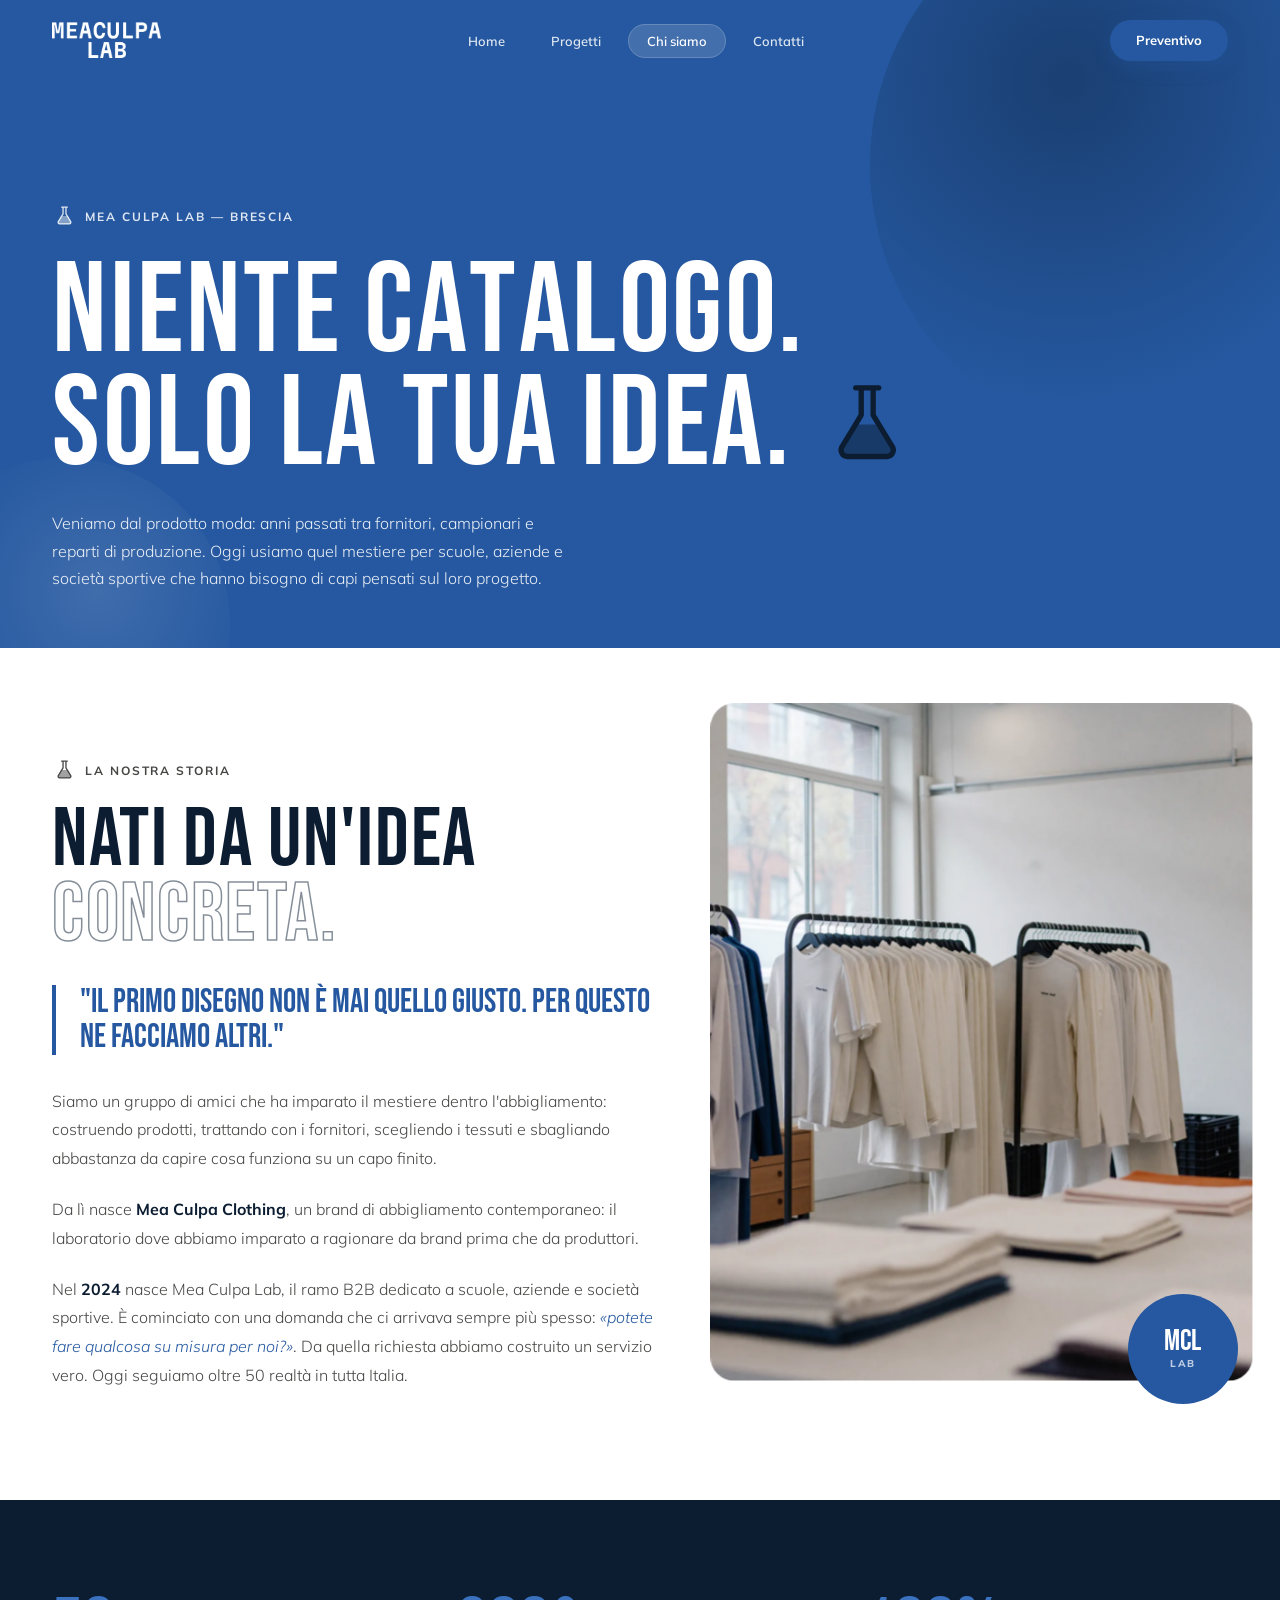
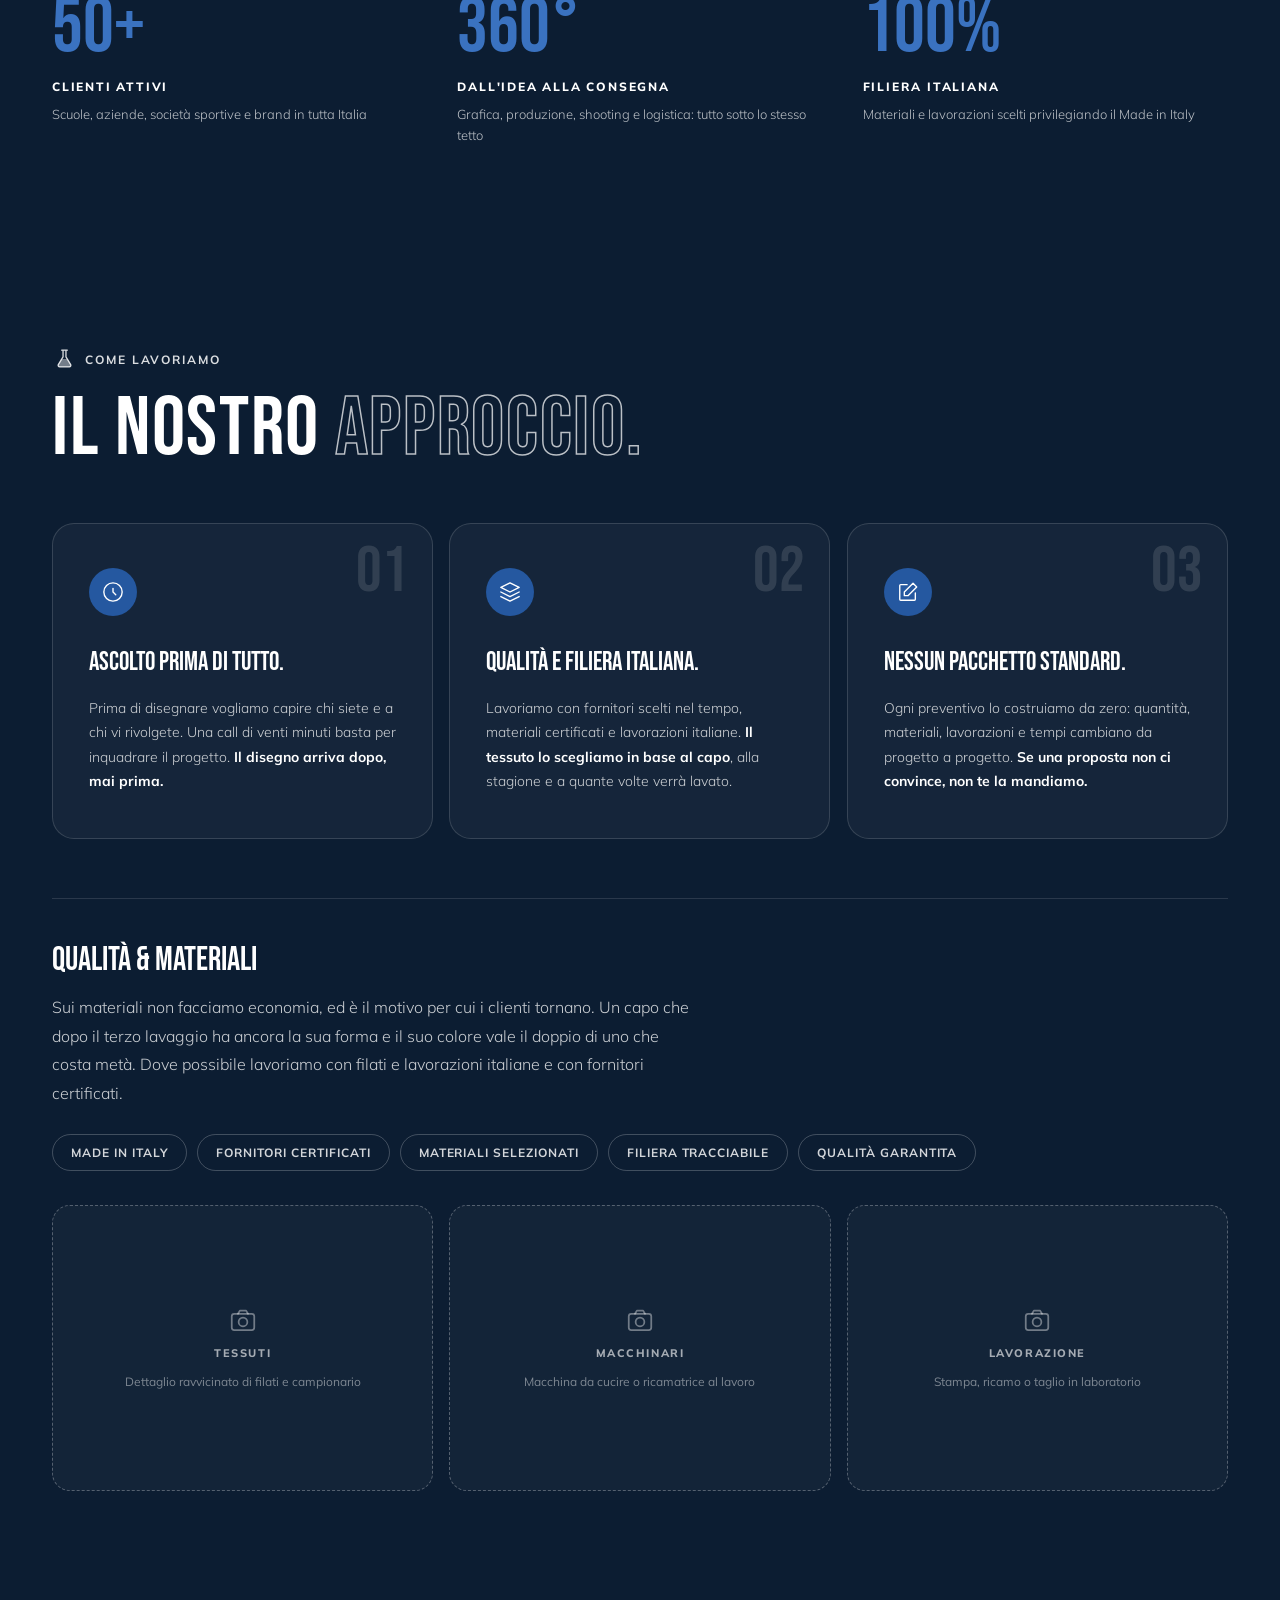
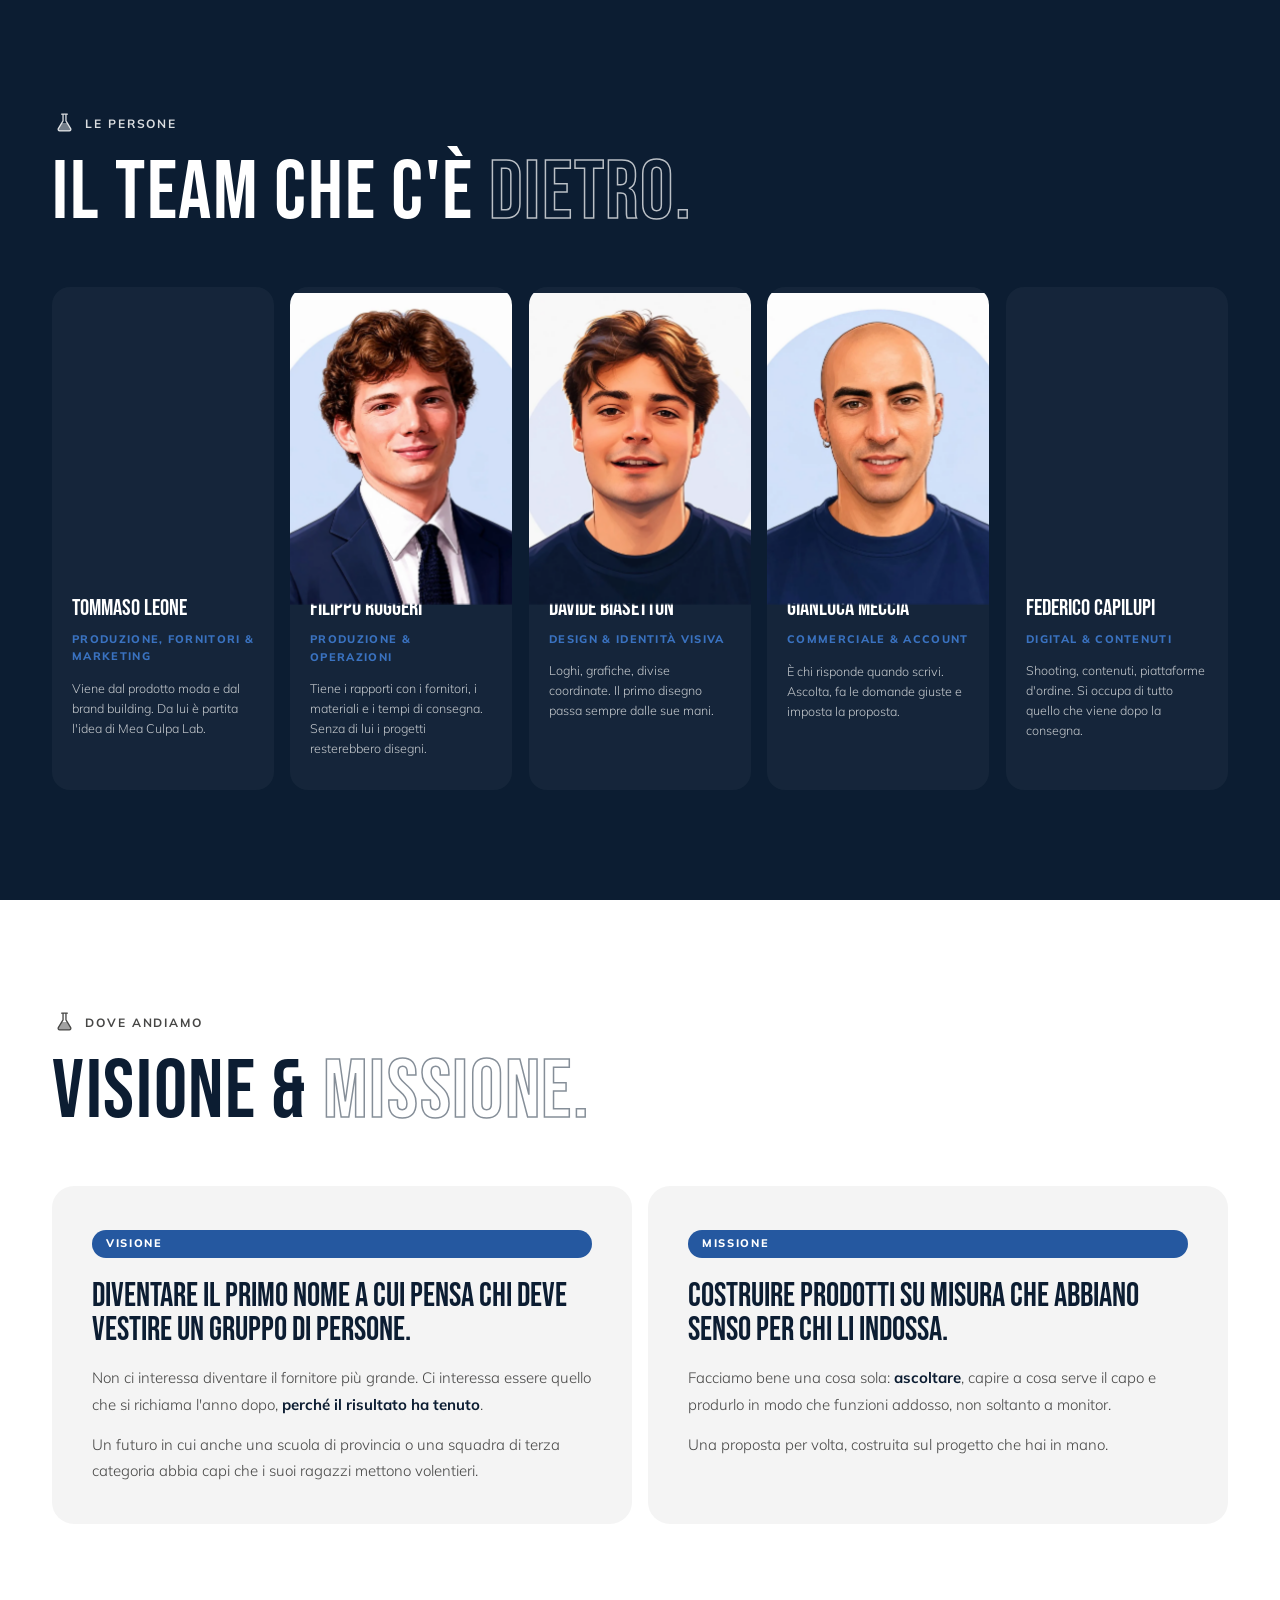
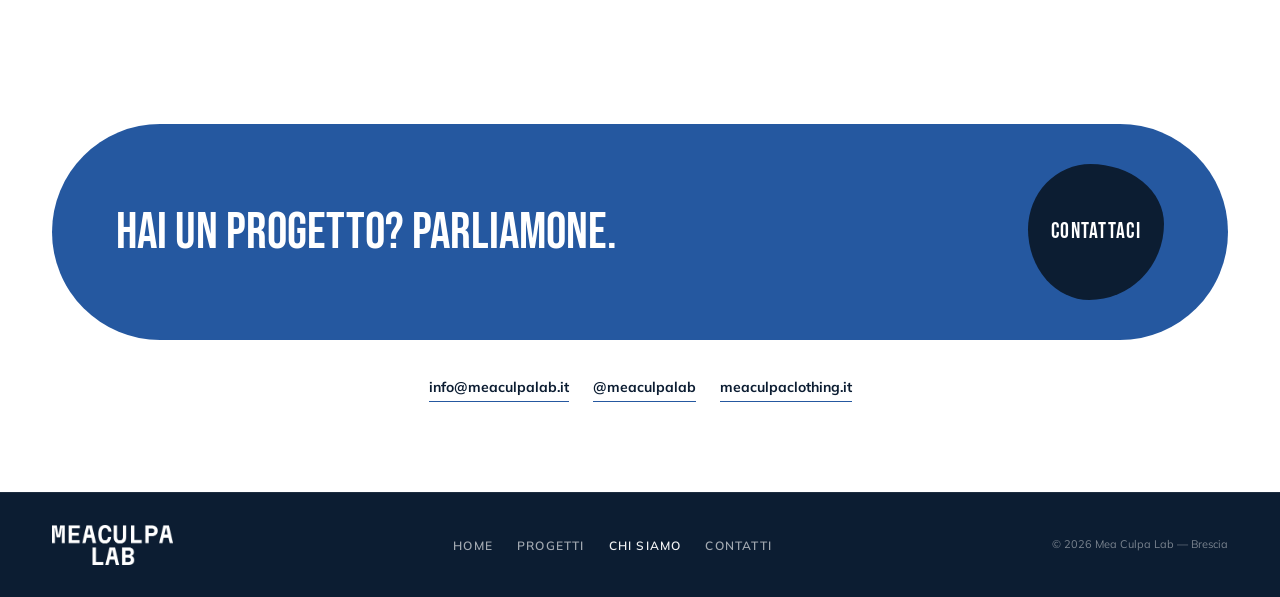
==== commit 682431fb: "Revisione da commenti cliente + logo Lab Commenti generali: - logo Lab ufficiale in nav e footer (bi" ====
--- a/about.html
+++ b/about.html
@@ -4,7 +4,7 @@
 <meta charset="UTF-8">
 <meta name="viewport" content="width=device-width,initial-scale=1.0">
 <title>Chi Siamo — Mea Culpa Lab</title>
-<meta name="description" content="Un team con anni di esperienza diretta nel prodotto moda. Nessun catalogo, nessun pacchetto standard — ogni progetto nasce da zero.">
+<meta name="description" content="Veniamo dal prodotto moda e produciamo capi su misura per scuole, aziende e società sportive. Ogni progetto parte da un foglio bianco.">
 <link rel="preconnect" href="https://fonts.googleapis.com">
 <link href="https://fonts.googleapis.com/css2?family=Bebas+Neue&family=Mulish:ital,wght@0,300;0,400;0,500;0,600;0,700;0,800;1,300&display=swap" rel="stylesheet">
 <link rel="stylesheet" href="style.css">
@@ -35,7 +35,7 @@
 
 /* ── NUMERI ─────────────────────────────────────── */
 #numeri { background: var(--black); color: #fff; padding: 90px var(--pad-x); }
-.num-grid { display: grid; grid-template-columns: repeat(4,1fr); gap: 40px; max-width: 1280px; margin: 0 auto; }
+.num-grid { display: grid; grid-template-columns: repeat(3,1fr); gap: 40px; max-width: 1280px; margin: 0 auto; }
 .num-n { font-family: var(--ff-d); font-size: clamp(56px, 6vw, 96px); line-height: 1; color: var(--blue-lt); }
 .num-l { font-family: var(--ff-b); font-size: 12px; font-weight: 800; letter-spacing: .15em; text-transform: uppercase; color: #fff; margin-top: 10px; }
 .num-d { font-size: 13px; font-weight: 300; color: rgba(255,255,255,.72); line-height: 1.65; margin-top: 8px; }
@@ -115,7 +115,7 @@
 }
 @media (max-width: 900px) {
   .storia-grid, .vm-grid, .mat-header { grid-template-columns: 1fr; gap: 48px; }
-  .num-grid { grid-template-columns: 1fr 1fr; }
+  .num-grid { grid-template-columns: 1fr; }
   .app-grid, .mat-grid { grid-template-columns: 1fr; }
   .team-grid { grid-template-columns: 1fr 1fr; }
 }
@@ -142,7 +142,7 @@
 
 <!-- NAV -->
 <nav id="nav">
-  <a href="index.html" class="nav-logo">MEA<em>CULPA</em>LAB</a>
+  <a href="index.html" class="nav-logo" aria-label="Mea Culpa Lab, vai alla home"><img src="assets/logo_mcl_white.webp" alt="Mea Culpa Lab" width="109" height="36"></a>
   <ul class="nav-links">
     <li><a href="index.html">Home</a></li>
     <li><a href="progetti.html">Progetti</a></li>
@@ -176,7 +176,7 @@
       <h1><span class="anim-letters">Solo la tua idea.</span></h1>
       <svg class="hero-star flask" viewBox="0 0 24 24" fill="none" aria-hidden="true" xmlns="http://www.w3.org/2000/svg"><path class="flask-liquid" d="M9.33 11.6H14.67L17.95 16.9a1.5 1.5 0 0 1-1.33 2.2H7.38a1.5 1.5 0 0 1-1.33-2.2z" fill="currentColor"/><circle class="flask-bubble b1" cx="11.2" cy="4.7" r="1" fill="currentColor"/><circle class="flask-bubble b2" cx="12.3" cy="4" r="1.3" fill="currentColor"/><circle class="flask-bubble b3" cx="13" cy="5" r=".85" fill="currentColor"/><circle class="flask-bubble b4" cx="12" cy="5.3" r=".6" fill="currentColor"/><path d="M9.3 3h5.4M10.6 3v6.4L6.05 16.9a1.5 1.5 0 0 0 1.33 2.2h9.24a1.5 1.5 0 0 0 1.33-2.2L13.4 9.4V3" stroke="currentColor" stroke-width="1.25" stroke-linecap="round" stroke-linejoin="round"/></svg>
     </div>
-    <p class="hero-sub">Veniamo dal prodotto moda: anni passati tra fornitori, materiali e produzione vera. Oggi quel mestiere lo mettiamo al servizio di chi vuole capi su misura — curati nel dettaglio, fatti per durare, mai presi da un catalogo.</p>
+    <p class="hero-sub">Veniamo dal prodotto moda: anni passati tra fornitori, campionari e reparti di produzione. Oggi usiamo quel mestiere per scuole, aziende e società sportive che hanno bisogno di capi pensati sul loro progetto.</p>
   </div>
 </section>
 
@@ -189,10 +189,10 @@
         <span>La nostra storia</span>
       </div>
       <h2>Nati da un'idea <span class="ghost">concreta.</span></h2>
-      <div class="pull-quote">"Ogni capo ha una storia da raccontare — noi la mettiamo su tessuto."</div>
-      <p>Tutto parte da un gruppo di amici con anni di esperienza diretta nel mondo dell'abbigliamento. Non da un corso, non da un'agenzia — da anni passati a costruire prodotti, gestire fornitori, scegliere materiali e capire cosa funziona davvero su un capo finito.</p>
-      <p>Da quella base nasce <strong>Mea Culpa Clothing</strong>, un brand di abbigliamento contemporaneo: il laboratorio in cui abbiamo imparato a ragionare da brand prima che da produttori.</p>
-      <p>Nel <strong>2024</strong>, da quella base, nasce Mea Culpa Lab: il ramo B2B dedicato a scuole, aziende e società sportive. La risposta a una domanda che sentivamo sempre più spesso — <em>"potete fare qualcosa su misura per noi?"</em> — è diventata un servizio strutturato. Oggi lavoriamo con oltre 50 realtà in tutta Italia, ognuna con una storia diversa da raccontare attraverso i capi che produce.</p>
+      <div class="pull-quote">"Il primo disegno non è mai quello giusto. Per questo ne facciamo altri."</div>
+      <p>Siamo un gruppo di amici che ha imparato il mestiere dentro l'abbigliamento: costruendo prodotti, trattando con i fornitori, scegliendo i tessuti e sbagliando abbastanza da capire cosa funziona su un capo finito.</p>
+      <p>Da lì nasce <strong>Mea Culpa Clothing</strong>, un brand di abbigliamento contemporaneo: il laboratorio dove abbiamo imparato a ragionare da brand prima che da produttori.</p>
+      <p>Nel <strong>2024</strong> nasce Mea Culpa Lab, il ramo B2B dedicato a scuole, aziende e società sportive. È cominciato con una domanda che ci arrivava sempre più spesso: <em>«potete fare qualcosa su misura per noi?»</em>. Da quella richiesta abbiamo costruito un servizio vero. Oggi seguiamo oltre 50 realtà in tutta Italia.</p>
     </div>
     <div class="storia-img-wrap reveal-scale d2">
       <img loading="lazy" decoding="async" class="storia-img" src="assets/storia_corporate_a.webp" alt="Studio di produzione Mea Culpa Lab">
@@ -205,9 +205,8 @@
 <section id="numeri">
   <div class="num-grid">
     <div class="reveal"><div class="num-n">50+</div><div class="num-l">Clienti attivi</div><p class="num-d">Scuole, aziende, società sportive e brand in tutta Italia</p></div>
-    <div class="reveal d1"><div class="num-n">360°</div><div class="num-l">Dal concept alla consegna</div><p class="num-d">Grafica, produzione, shooting e logistica: tutto sotto un tetto</p></div>
-    <div class="reveal d2"><div class="num-n">0</div><div class="num-l">Intermediari</div><p class="num-d">Parli direttamente con chi segue e realizza il tuo progetto</p></div>
-    <div class="reveal d3"><div class="num-n">100%</div><div class="num-l">Filiera italiana</div><p class="num-d">Materiali e lavorazioni selezionati, privilegiando il Made in Italy</p></div>
+    <div class="reveal d1"><div class="num-n">360°</div><div class="num-l">Dall'idea alla consegna</div><p class="num-d">Grafica, produzione, shooting e logistica: tutto sotto lo stesso tetto</p></div>
+    <div class="reveal d2"><div class="num-n">100%</div><div class="num-l">Filiera italiana</div><p class="num-d">Materiali e lavorazioni scelti privilegiando il Made in Italy</p></div>
   </div>
 </section>
 
@@ -225,31 +224,53 @@
         <div class="app-num">01</div>
         <div class="app-icon"><svg viewBox="0 0 24 24" fill="none"><circle cx="12" cy="12" r="10" stroke="white" stroke-width="1.5"/><path d="M12 8V12L15 15" stroke="white" stroke-width="1.5" stroke-linecap="round"/></svg></div>
         <div class="app-title">Ascolto prima di tutto.</div>
-        <p class="app-text">Prima di disegnare qualsiasi cosa, capiamo chi sei e cosa vuoi comunicare. Un brief, una call, un messaggio — basta poco per capire se stiamo parlando la stessa lingua. <strong>Non partiamo mai dal catalogo.</strong></p>
+        <p class="app-text">Prima di disegnare vogliamo capire chi siete e a chi vi rivolgete. Una call di venti minuti basta per inquadrare il progetto. <strong>Il disegno arriva dopo, mai prima.</strong></p>
       </div>
       <div class="app-card reveal d2">
         <div class="app-num">02</div>
         <div class="app-icon"><svg viewBox="0 0 24 24" fill="none"><path d="M12 2L2 7L12 12L22 7L12 2Z" stroke="white" stroke-width="1.5" stroke-linecap="round" stroke-linejoin="round"/><path d="M2 17L12 22L22 17" stroke="white" stroke-width="1.5" stroke-linecap="round" stroke-linejoin="round"/><path d="M2 12L12 17L22 12" stroke="white" stroke-width="1.5" stroke-linecap="round" stroke-linejoin="round"/></svg></div>
         <div class="app-title">Qualità e filiera italiana.</div>
-        <p class="app-text">Lavoriamo con fornitori selezionati, con un focus costante su materiali certificati e produzione italiana. <strong>Non compriamo il tessuto più economico</strong> — compriamo quello giusto per il progetto.</p>
+        <p class="app-text">Lavoriamo con fornitori scelti nel tempo, materiali certificati e lavorazioni italiane. <strong>Il tessuto lo scegliamo in base al capo</strong>, alla stagione e a quante volte verrà lavato.</p>
       </div>
       <div class="app-card reveal d3">
         <div class="app-num">03</div>
         <div class="app-icon"><svg viewBox="0 0 24 24" fill="none"><path d="M11 4H4C3.44772 4 3 4.44772 3 5V20C3 20.5523 3.44772 21 4 21H19C19.5523 21 20 20.5523 20 20V13" stroke="white" stroke-width="1.5" stroke-linecap="round"/><path d="M17.5 2.5L21.5 6.5L12 16H8V12L17.5 2.5Z" stroke="white" stroke-width="1.5" stroke-linecap="round" stroke-linejoin="round"/></svg></div>
         <div class="app-title">Nessun pacchetto standard.</div>
-        <p class="app-text">Non abbiamo pacchetti, abbonamenti o soluzioni preconfezionate. Ogni preventivo è costruito da zero sulle esigenze del cliente. <strong>Se non ci soddisfa, non lo mandiamo.</strong></p>
+        <p class="app-text">Ogni preventivo lo costruiamo da zero: quantità, materiali, lavorazioni e tempi cambiano da progetto a progetto. <strong>Se una proposta non ci convince, non te la mandiamo.</strong></p>
       </div>
     </div>
   </div>
     <div class="app-quality app-wrap reveal">
       <h3 class="app-q-title">Qualit&agrave; &amp; materiali</h3>
-      <p class="mat-intro">Scegliamo i materiali con attenzione: &egrave; il motivo per cui i clienti tornano. Un capo che dura, che non si deforma al primo lavaggio e che mantiene i colori racconta bene chi lo indossa. Dove possibile privilegiamo la filiera italiana e materiali certificati.</p>
+      <p class="mat-intro">Sui materiali non facciamo economia, ed &egrave; il motivo per cui i clienti tornano. Un capo che dopo il terzo lavaggio ha ancora la sua forma e il suo colore vale il doppio di uno che costa met&agrave;. Dove possibile lavoriamo con filati e lavorazioni italiane e con fornitori certificati.</p>
       <div class="mat-badges">
         <div class="mat-badge">Made in Italy</div>
         <div class="mat-badge">Fornitori certificati</div>
         <div class="mat-badge">Materiali selezionati</div>
         <div class="mat-badge">Filiera tracciabile</div>
         <div class="mat-badge">Qualit&agrave; garantita</div>
+      </div>
+
+      <!-- FOTO PRODUZIONE — segnaposto.
+           Sostituire ogni blocco .photo-slot con:
+           <div class="prod-shot"><img loading="lazy" decoding="async" src="assets/NOMEFILE.webp" alt="..."></div>
+           quando arrivano gli scatti reali di tessuti e macchinari. -->
+      <div class="prod-shots reveal">
+        <div class="photo-slot">
+          <svg viewBox="0 0 24 24" fill="none" stroke="currentColor" stroke-width="1.4" stroke-linecap="round" stroke-linejoin="round"><rect x="3" y="7" width="18" height="13" rx="2"/><circle cx="12" cy="13.5" r="3.5"/><path d="M8 7l1.5-2.5h5L16 7"/></svg>
+          <span>Tessuti</span>
+          <em>Dettaglio ravvicinato di filati e campionario</em>
+        </div>
+        <div class="photo-slot">
+          <svg viewBox="0 0 24 24" fill="none" stroke="currentColor" stroke-width="1.4" stroke-linecap="round" stroke-linejoin="round"><rect x="3" y="7" width="18" height="13" rx="2"/><circle cx="12" cy="13.5" r="3.5"/><path d="M8 7l1.5-2.5h5L16 7"/></svg>
+          <span>Macchinari</span>
+          <em>Macchina da cucire o ricamatrice al lavoro</em>
+        </div>
+        <div class="photo-slot">
+          <svg viewBox="0 0 24 24" fill="none" stroke="currentColor" stroke-width="1.4" stroke-linecap="round" stroke-linejoin="round"><rect x="3" y="7" width="18" height="13" rx="2"/><circle cx="12" cy="13.5" r="3.5"/><path d="M8 7l1.5-2.5h5L16 7"/></svg>
+          <span>Lavorazione</span>
+          <em>Stampa, ricamo o taglio in laboratorio</em>
+        </div>
       </div>
     </div>
 </section>
@@ -269,7 +290,7 @@
         <div class="team-info">
           <div class="team-name">Tommaso Leone</div>
           <span class="team-role">Produzione, fornitori &amp; marketing</span>
-          <p class="team-note">Esperienza nel mondo moda e brand building. L'idea iniziale e la visione del progetto.</p>
+          <p class="team-note">Viene dal prodotto moda e dal brand building. Da lui è partita l'idea di Mea Culpa Lab.</p>
         </div>
       </div>
       <div class="team-card reveal d1">
@@ -277,7 +298,7 @@
         <div class="team-info">
           <div class="team-name">Filippo Ruggeri</div>
           <span class="team-role">Produzione &amp; operazioni</span>
-          <p class="team-note">Gestisce fornitori, materiali e tempi di consegna. Quello che trasforma un'idea in un capo reale.</p>
+          <p class="team-note">Tiene i rapporti con i fornitori, i materiali e i tempi di consegna. Senza di lui i progetti resterebbero disegni.</p>
         </div>
       </div>
       <div class="team-card reveal d2">
@@ -285,7 +306,7 @@
         <div class="team-info">
           <div class="team-name">Davide Biasetton</div>
           <span class="team-role">Design &amp; identità visiva</span>
-          <p class="team-note">Logo, grafiche, divise coordinate. La testa creativa dietro ogni progetto visivo.</p>
+          <p class="team-note">Loghi, grafiche, divise coordinate. Il primo disegno passa sempre dalle sue mani.</p>
         </div>
       </div>
       <div class="team-card reveal d3">
@@ -293,15 +314,15 @@
         <div class="team-info">
           <div class="team-name">Gianluca Meccia</div>
           <span class="team-role">Commerciale &amp; account</span>
-          <p class="team-note">Il primo punto di contatto. Ascolta, capisce e costruisce la proposta giusta per ogni cliente.</p>
+          <p class="team-note">È chi risponde quando scrivi. Ascolta, fa le domande giuste e imposta la proposta.</p>
         </div>
       </div>
       <div class="team-card reveal d4">
-        <img loading="lazy" decoding="async" class="team-photo" src="assets/img_6b7868e47d80.webp" alt="Federico Cappilupi">
+        <img loading="lazy" decoding="async" class="team-photo" src="assets/img_6b7868e47d80.webp" alt="Federico Capilupi">
         <div class="team-info">
-          <div class="team-name">Federico Cappilupi</div>
+          <div class="team-name">Federico Capilupi</div>
           <span class="team-role">Digital &amp; contenuti</span>
-          <p class="team-note">Shooting, contenuti, piattaforme digitali. Racconta i progetti dopo che sono stati creati.</p>
+          <p class="team-note">Shooting, contenuti, piattaforme d'ordine. Si occupa di tutto quello che viene dopo la consegna.</p>
         </div>
       </div>
     </div>
@@ -320,15 +341,15 @@
     <div class="vm-grid">
       <div class="vm-card reveal">
         <span class="vm-card-tag">Visione</span>
-        <h3>Diventare il punto di riferimento per chi vuole abbigliamento che racconta qualcosa.</h3>
-        <p>Non vogliamo essere il fornitore più grande. Vogliamo essere quello che i clienti scelgono perché <strong>si fidano del risultato</strong> — non solo del prezzo.</p>
-        <p>Un futuro in cui ogni scuola, azienda e squadra sportiva abbia un'identità visiva curata — degna di essere indossata con orgoglio.</p>
+        <h3>Diventare il primo nome a cui pensa chi deve vestire un gruppo di persone.</h3>
+        <p>Non ci interessa diventare il fornitore più grande. Ci interessa essere quello che si richiama l'anno dopo, <strong>perché il risultato ha tenuto</strong>.</p>
+        <p>Un futuro in cui anche una scuola di provincia o una squadra di terza categoria abbia capi che i suoi ragazzi mettono volentieri.</p>
       </div>
       <div class="vm-card reveal d2">
         <span class="vm-card-tag">Missione</span>
         <h3>Costruire prodotti su misura che abbiano senso per chi li indossa.</h3>
-        <p>Ogni giorno lavoriamo per fare una cosa sola bene: <strong>ascoltare il cliente</strong>, capire cosa vuole comunicare e trasformarlo in un capo che funziona — esteticamente, materialmente, praticamente.</p>
-        <p>Nessun pacchetto standard. Nessun catalogo da sfogliare. Solo una proposta costruita attorno a te.</p>
+        <p>Facciamo bene una cosa sola: <strong>ascoltare</strong>, capire a cosa serve il capo e produrlo in modo che funzioni addosso, non soltanto a monitor.</p>
+        <p>Una proposta per volta, costruita sul progetto che hai in mano.</p>
       </div>
     </div>
   </div>
@@ -351,7 +372,7 @@
 
 <!-- FOOTER -->
 <footer>
-  <div class="foot-logo">MEA<em>CULPA</em>LAB</div>
+  <div class="foot-logo"><img loading="lazy" src="assets/logo_mcl_white.webp" alt="Mea Culpa Lab" width="121" height="40"></div>
   <ul class="foot-links">
     <li><a href="index.html">Home</a></li>
     <li><a href="progetti.html">Progetti</a></li>
--- a/style.css
+++ b/style.css
@@ -720,3 +720,83 @@
 /* Loader: uscita con zoom */
 .loader svg { transition: transform .5s ease, opacity .5s ease; }
 .loader.done svg { transform: scale(.55) rotate(90deg); opacity: 0; }
+
+/* ════════════════════════════════════════════════════════════════
+   REVISIONE COMMENTI CLIENTE — agosto 2026
+   ════════════════════════════════════════════════════════════════ */
+
+/* ── Hero home: passo verticale uniforme fra le righe del titolo ──
+   Prima la terza riga stava dentro un flex insieme all'ampolla (fino a
+   118px) e al blob-CTA (136px): erano loro a dettare l'altezza della riga,
+   quindi l'ultima riga risultava più distante dalle precedenti.
+   Ora l'ampolla è vincolata all'altezza della riga di testo
+   (font-size × line-height .9) e il blob-CTA esce dal flusso. */
+#hero h1 { margin: 0; }
+#hero .hero-row { align-items: center; gap: clamp(12px, 1.6vw, 26px); }
+#hero .hero-row .hero-star {
+  width: clamp(41px, 6.84vw, 106px);
+  height: clamp(41px, 6.84vw, 106px);
+}
+#hero .hero-cta { position: absolute; right: var(--pad-x); bottom: 48px; z-index: 2; }
+
+/* ── Fascia loghi: card e marchi normalizzati ─────────────────── */
+/* Padding verticale ridotto: altrimenti il box interno resta piu basso
+   dei max-height sotto e i marchi quadrati non possono crescere. */
+.logo-item { width: 190px; height: 104px; padding: 13px 22px; }
+.logo-img  { max-height: 52px; }
+
+/* ── Contenitore foto in attesa di materiale reale ─────────────
+   Segnaposto per le immagini di tessuti / macchinari di produzione:
+   sostituire il blocco .photo-slot con <img> quando arrivano gli scatti. */
+.photo-slot {
+  display: flex; flex-direction: column; align-items: center; justify-content: center;
+  gap: 10px; text-align: center;
+  border: 1px dashed rgba(255,255,255,.28);
+  border-radius: 18px;
+  background: rgba(255,255,255,.03);
+  padding: 28px 22px;
+  min-height: 100%;
+}
+.photo-slot svg { width: 30px; height: 30px; color: rgba(255,255,255,.4); }
+.photo-slot span {
+  font-family: var(--ff-b); font-size: 11px; font-weight: 800;
+  letter-spacing: .14em; text-transform: uppercase;
+  color: rgba(255,255,255,.62);
+}
+.photo-slot em { font-style: normal; font-size: 12px; font-weight: 400; letter-spacing: 0;
+  text-transform: none; color: rgba(255,255,255,.45); line-height: 1.5; }
+
+/* Griglia foto produzione (sezione approccio / qualità) */
+.prod-shots { display: grid; grid-template-columns: repeat(3, 1fr); gap: 16px; margin-top: 34px; }
+.prod-shot { aspect-ratio: 4/3; border-radius: 18px; overflow: hidden; }
+.prod-shot img { width: 100%; height: 100%; object-fit: cover; }
+@media (max-width: 900px) { .prod-shots { grid-template-columns: 1fr; } }
+
+@media (max-width: 900px) {
+  #hero .hero-cta { position: static; right: auto; bottom: auto; margin-top: 34px; }
+}
+
+/* ── Manifesto: il testo sul percorso curvo ora scorre da solo ──
+   Non è più agganciato allo scroll, quindi serve meno corsa verticale.
+   Il solo effetto legato allo scroll resta la comparsa dello statement. */
+.manifesto { height: 140vh; }
+@media (max-width: 900px) { .manifesto { height: 125vh; } }
+@media (prefers-reduced-motion: reduce) { .manifesto-svg textPath { animation: none; } }
+.prod-shots .photo-slot { aspect-ratio: 4/3; min-height: 0; }
+
+/* Equilibrio ottico dei marchi: quelli quadrati o poco allungati
+   possono crescere in altezza, quelli a lettering largo restano bassi.
+   Serve a farli "pesare" uguale dentro la card. */
+.logo-item.is-tall  .logo-img { max-height: 74px; }
+.logo-item.is-boxy  .logo-img { max-height: 62px; }
+
+/* ── Logo Lab (lettering ufficiale, bianco su fondi scuri) ─────
+   Sostituisce il lockup testuale in Bebas. Il file e bianco con la
+   forma nel canale alpha, quindi funziona sia sul blu dell'hero sia
+   sul navy di nav-scrollata e footer. */
+.nav-logo img  { height: 36px; width: auto; display: block; }
+.foot-logo img { height: 40px; width: auto; display: block; }
+@media (max-width: 700px) {
+  .nav-logo img  { height: 29px; }
+  .foot-logo img { height: 34px; }
+}
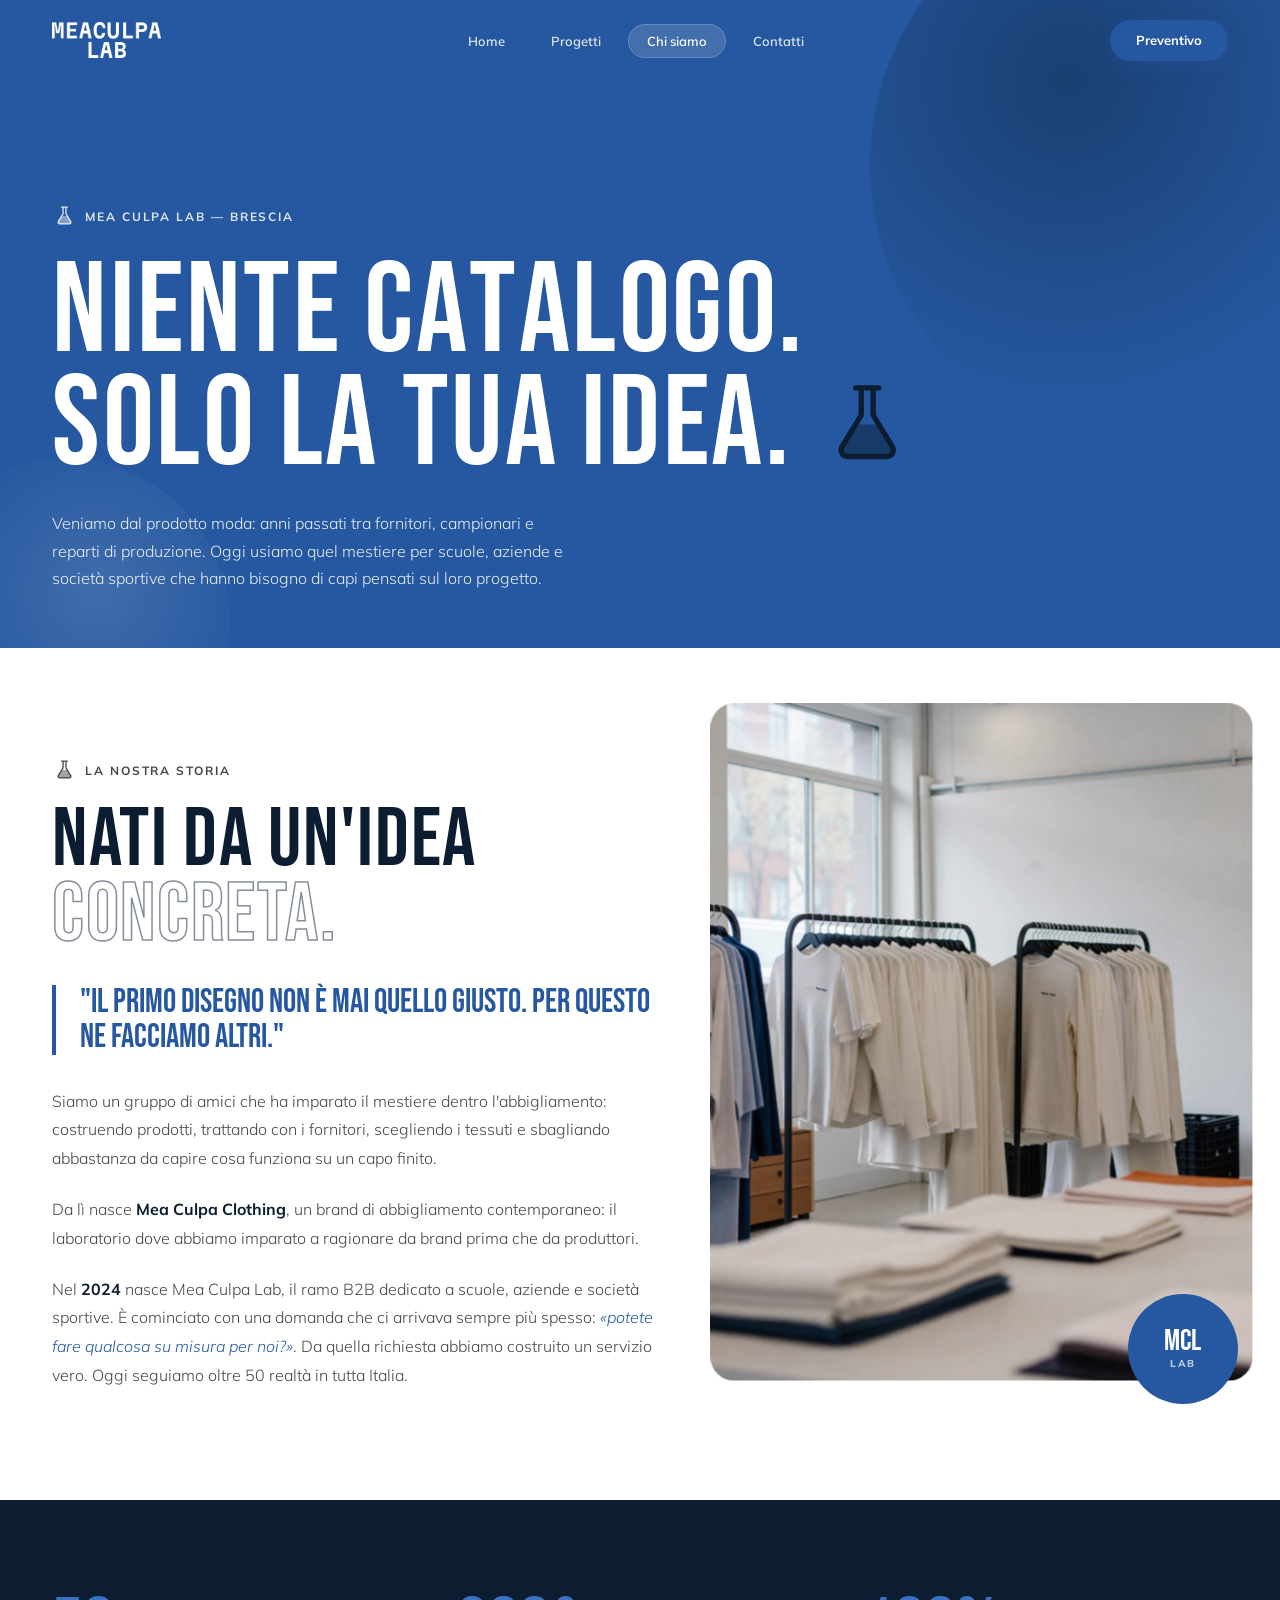
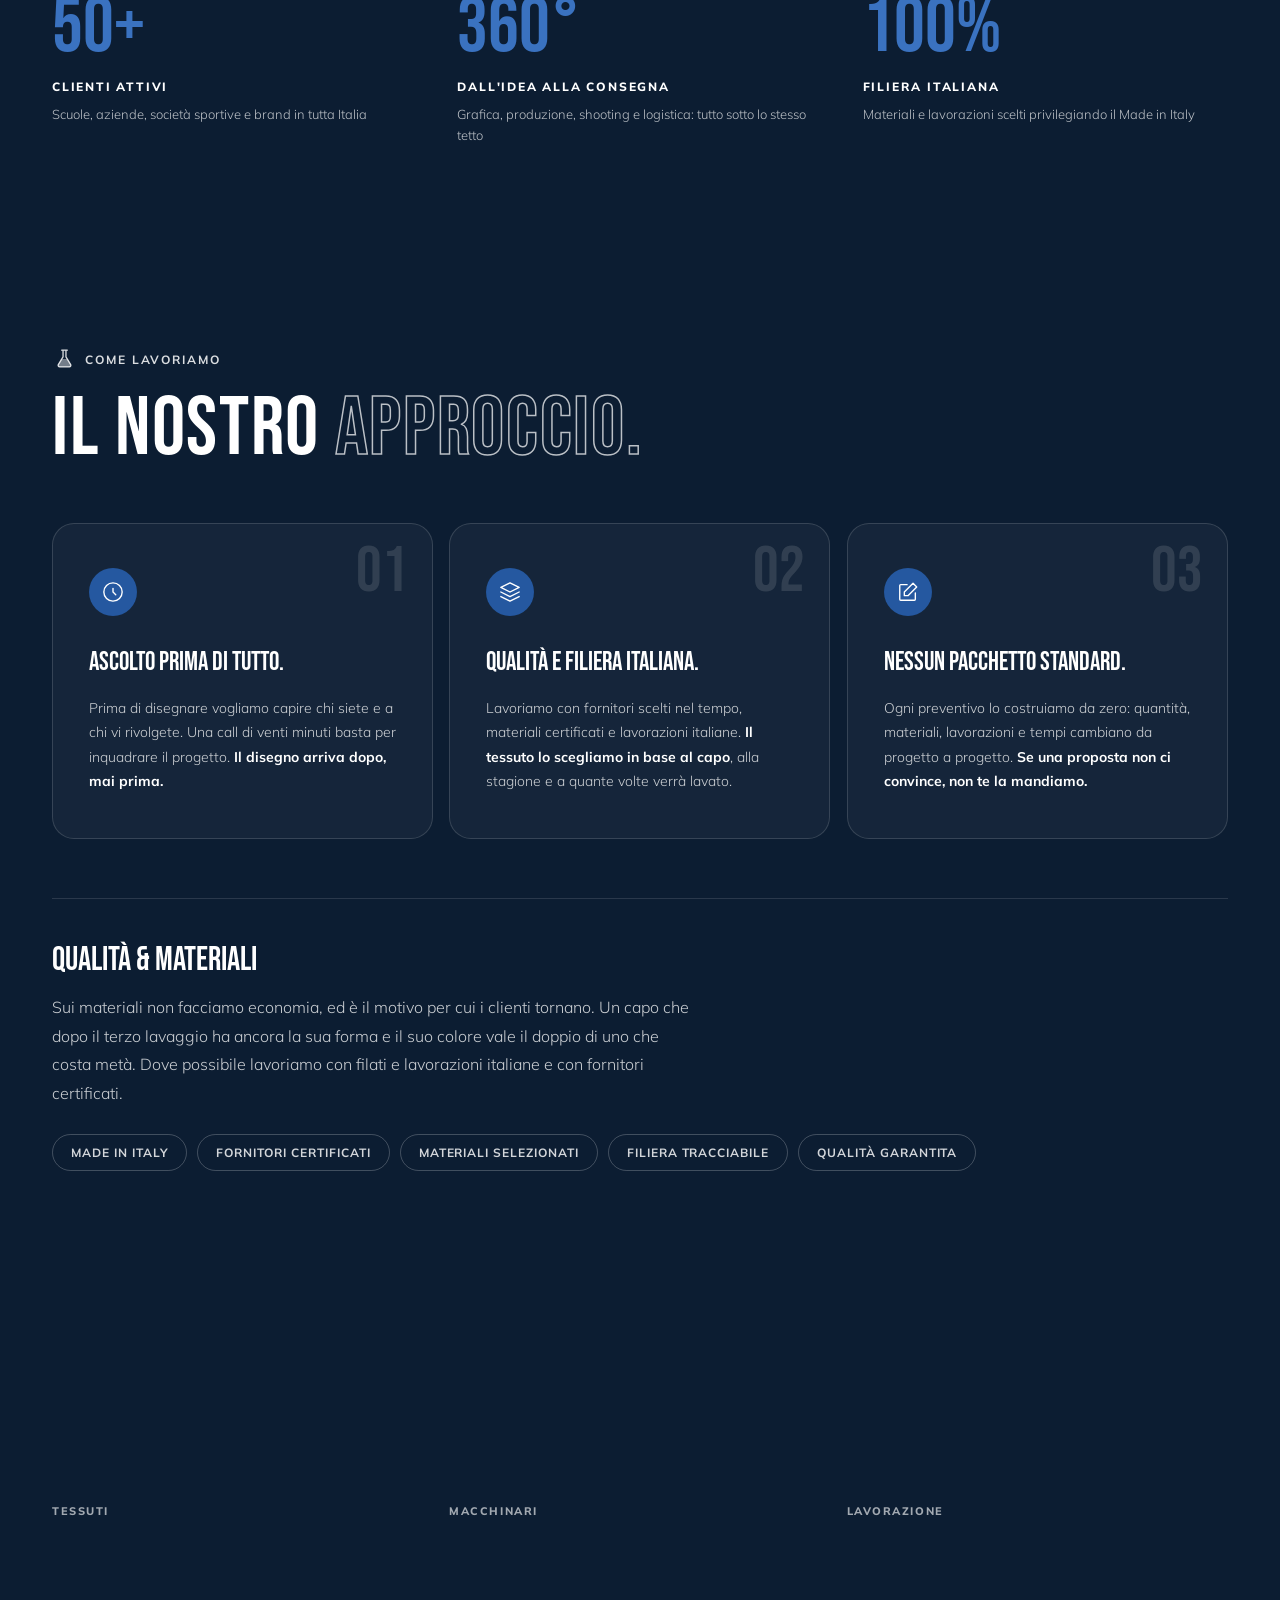
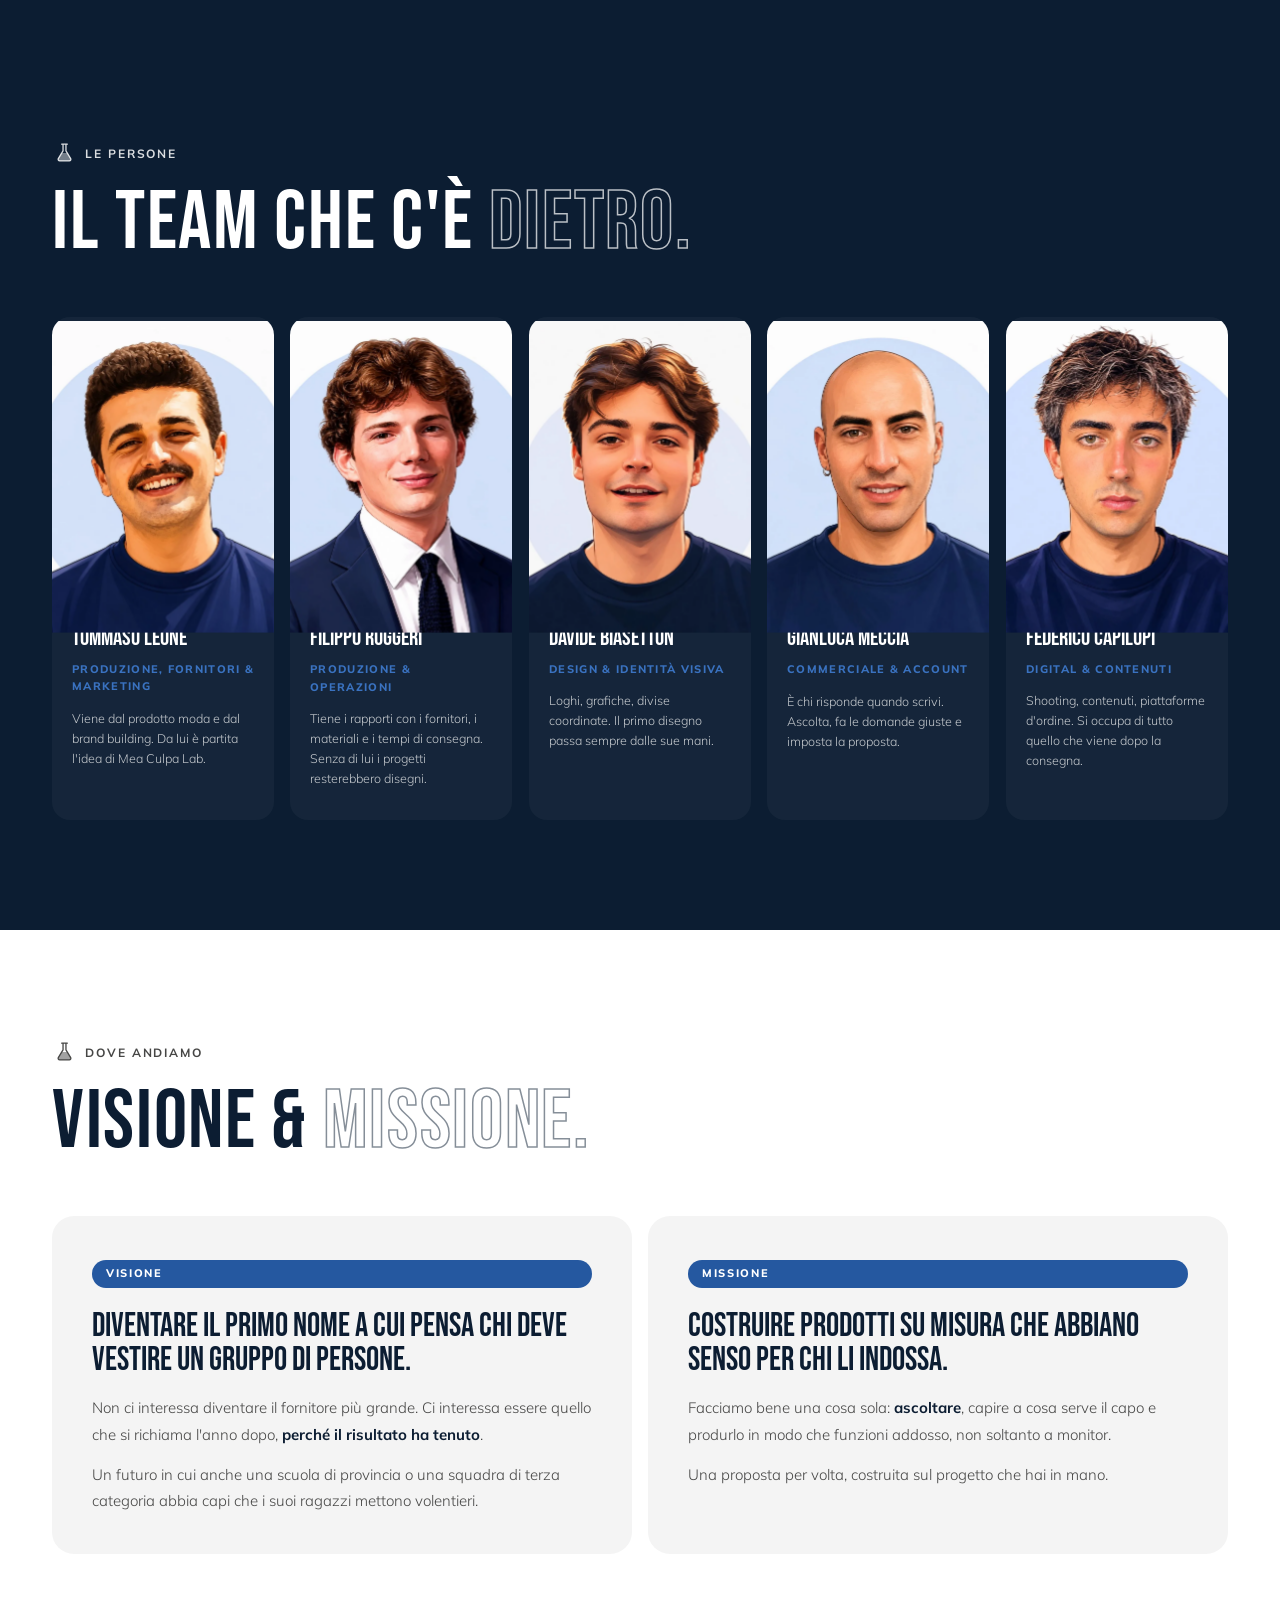
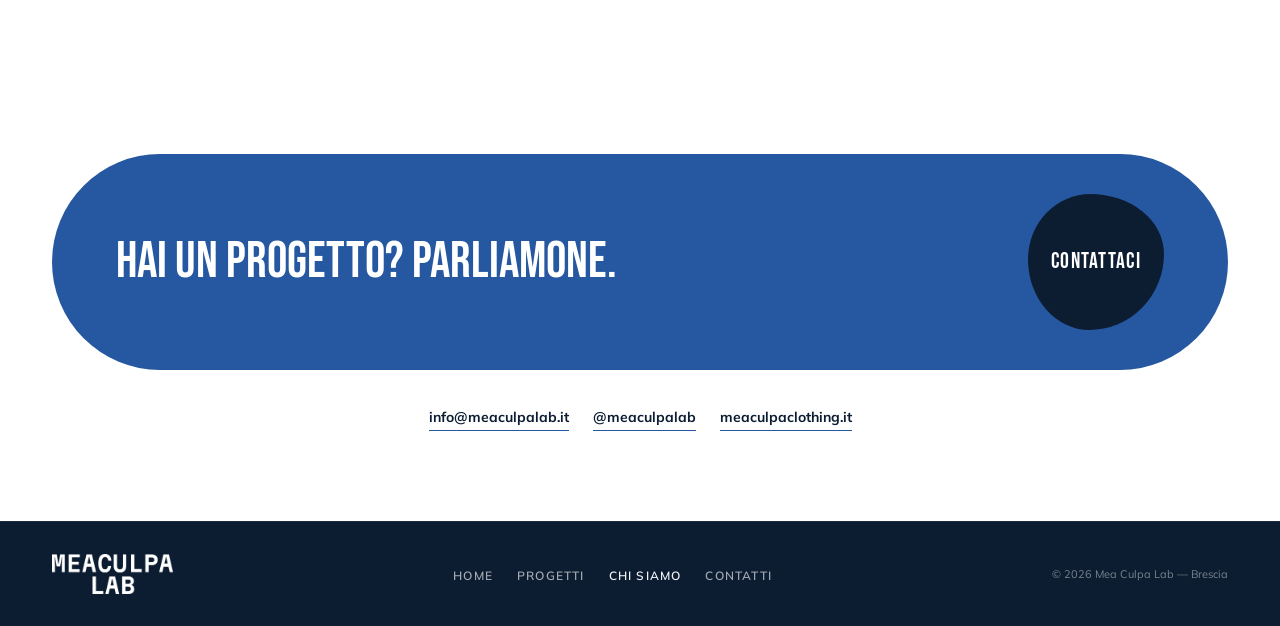
==== commit 020e0843: "Foto produzione in chi siamo: tessuti, macchinari, lavorazione Sostituiti i 3 segnaposto .photo-slot" ====
--- a/about.html
+++ b/about.html
@@ -251,26 +251,19 @@
         <div class="mat-badge">Qualit&agrave; garantita</div>
       </div>
 
-      <!-- FOTO PRODUZIONE — segnaposto.
-           Sostituire ogni blocco .photo-slot con:
-           <div class="prod-shot"><img loading="lazy" decoding="async" src="assets/NOMEFILE.webp" alt="..."></div>
-           quando arrivano gli scatti reali di tessuti e macchinari. -->
       <div class="prod-shots reveal">
-        <div class="photo-slot">
-          <svg viewBox="0 0 24 24" fill="none" stroke="currentColor" stroke-width="1.4" stroke-linecap="round" stroke-linejoin="round"><rect x="3" y="7" width="18" height="13" rx="2"/><circle cx="12" cy="13.5" r="3.5"/><path d="M8 7l1.5-2.5h5L16 7"/></svg>
-          <span>Tessuti</span>
-          <em>Dettaglio ravvicinato di filati e campionario</em>
-        </div>
-        <div class="photo-slot">
-          <svg viewBox="0 0 24 24" fill="none" stroke="currentColor" stroke-width="1.4" stroke-linecap="round" stroke-linejoin="round"><rect x="3" y="7" width="18" height="13" rx="2"/><circle cx="12" cy="13.5" r="3.5"/><path d="M8 7l1.5-2.5h5L16 7"/></svg>
-          <span>Macchinari</span>
-          <em>Macchina da cucire o ricamatrice al lavoro</em>
-        </div>
-        <div class="photo-slot">
-          <svg viewBox="0 0 24 24" fill="none" stroke="currentColor" stroke-width="1.4" stroke-linecap="round" stroke-linejoin="round"><rect x="3" y="7" width="18" height="13" rx="2"/><circle cx="12" cy="13.5" r="3.5"/><path d="M8 7l1.5-2.5h5L16 7"/></svg>
-          <span>Lavorazione</span>
-          <em>Stampa, ricamo o taglio in laboratorio</em>
-        </div>
+        <figure class="prod-shot">
+          <img loading="lazy" decoding="async" width="1200" height="900" src="assets/prod_tessuti.webp" alt="Campionario di tessuti in cotone e felpa nei colori panna, grigio e blu navy, con rocchetti di filo">
+          <figcaption>Tessuti</figcaption>
+        </figure>
+        <figure class="prod-shot">
+          <img loading="lazy" decoding="async" width="1200" height="900" src="assets/prod_macchinari.webp" alt="Macchina da cucire industriale con tessuto blu navy in lavorazione">
+          <figcaption>Macchinari</figcaption>
+        </figure>
+        <figure class="prod-shot">
+          <img loading="lazy" decoding="async" width="1200" height="900" src="assets/prod_lavorazione.webp" alt="Postazione di stampa serigrafica con t-shirt in cotone panna e inchiostro blu navy">
+          <figcaption>Lavorazione</figcaption>
+        </figure>
       </div>
     </div>
 </section>
--- a/style.css
+++ b/style.css
@@ -745,31 +745,22 @@
 .logo-item { width: 190px; height: 104px; padding: 13px 22px; }
 .logo-img  { max-height: 52px; }
 
-/* ── Contenitore foto in attesa di materiale reale ─────────────
-   Segnaposto per le immagini di tessuti / macchinari di produzione:
-   sostituire il blocco .photo-slot con <img> quando arrivano gli scatti. */
-.photo-slot {
-  display: flex; flex-direction: column; align-items: center; justify-content: center;
-  gap: 10px; text-align: center;
-  border: 1px dashed rgba(255,255,255,.28);
-  border-radius: 18px;
-  background: rgba(255,255,255,.03);
-  padding: 28px 22px;
-  min-height: 100%;
-}
-.photo-slot svg { width: 30px; height: 30px; color: rgba(255,255,255,.4); }
-.photo-slot span {
+/* ── Griglia foto produzione (sezione approccio / qualità) ─────── */
+.prod-shots { display: grid; grid-template-columns: repeat(3, 1fr); gap: 16px; margin-top: 34px; }
+.prod-shot { margin: 0; }
+.prod-shot img {
+  /* height:auto e' necessario: gli attributi width/height sull'<img> (che
+     servono a evitare il salto di layout) valgono come dichiarazioni, e
+     senza questo l'altezza resterebbe fissa a 900px ignorando aspect-ratio. */
+  width: 100%; height: auto; aspect-ratio: 4/3; object-fit: cover;
+  border-radius: 18px; display: block;
+}
+.prod-shot figcaption {
   font-family: var(--ff-b); font-size: 11px; font-weight: 800;
   letter-spacing: .14em; text-transform: uppercase;
   color: rgba(255,255,255,.62);
-}
-.photo-slot em { font-style: normal; font-size: 12px; font-weight: 400; letter-spacing: 0;
-  text-transform: none; color: rgba(255,255,255,.45); line-height: 1.5; }
-
-/* Griglia foto produzione (sezione approccio / qualità) */
-.prod-shots { display: grid; grid-template-columns: repeat(3, 1fr); gap: 16px; margin-top: 34px; }
-.prod-shot { aspect-ratio: 4/3; border-radius: 18px; overflow: hidden; }
-.prod-shot img { width: 100%; height: 100%; object-fit: cover; }
+  margin-top: 12px;
+}
 @media (max-width: 900px) { .prod-shots { grid-template-columns: 1fr; } }
 
 @media (max-width: 900px) {
@@ -782,7 +773,6 @@
 .manifesto { height: 140vh; }
 @media (max-width: 900px) { .manifesto { height: 125vh; } }
 @media (prefers-reduced-motion: reduce) { .manifesto-svg textPath { animation: none; } }
-.prod-shots .photo-slot { aspect-ratio: 4/3; min-height: 0; }
 
 /* Equilibrio ottico dei marchi: quelli quadrati o poco allungati
    possono crescere in altezza, quelli a lettering largo restano bassi.
